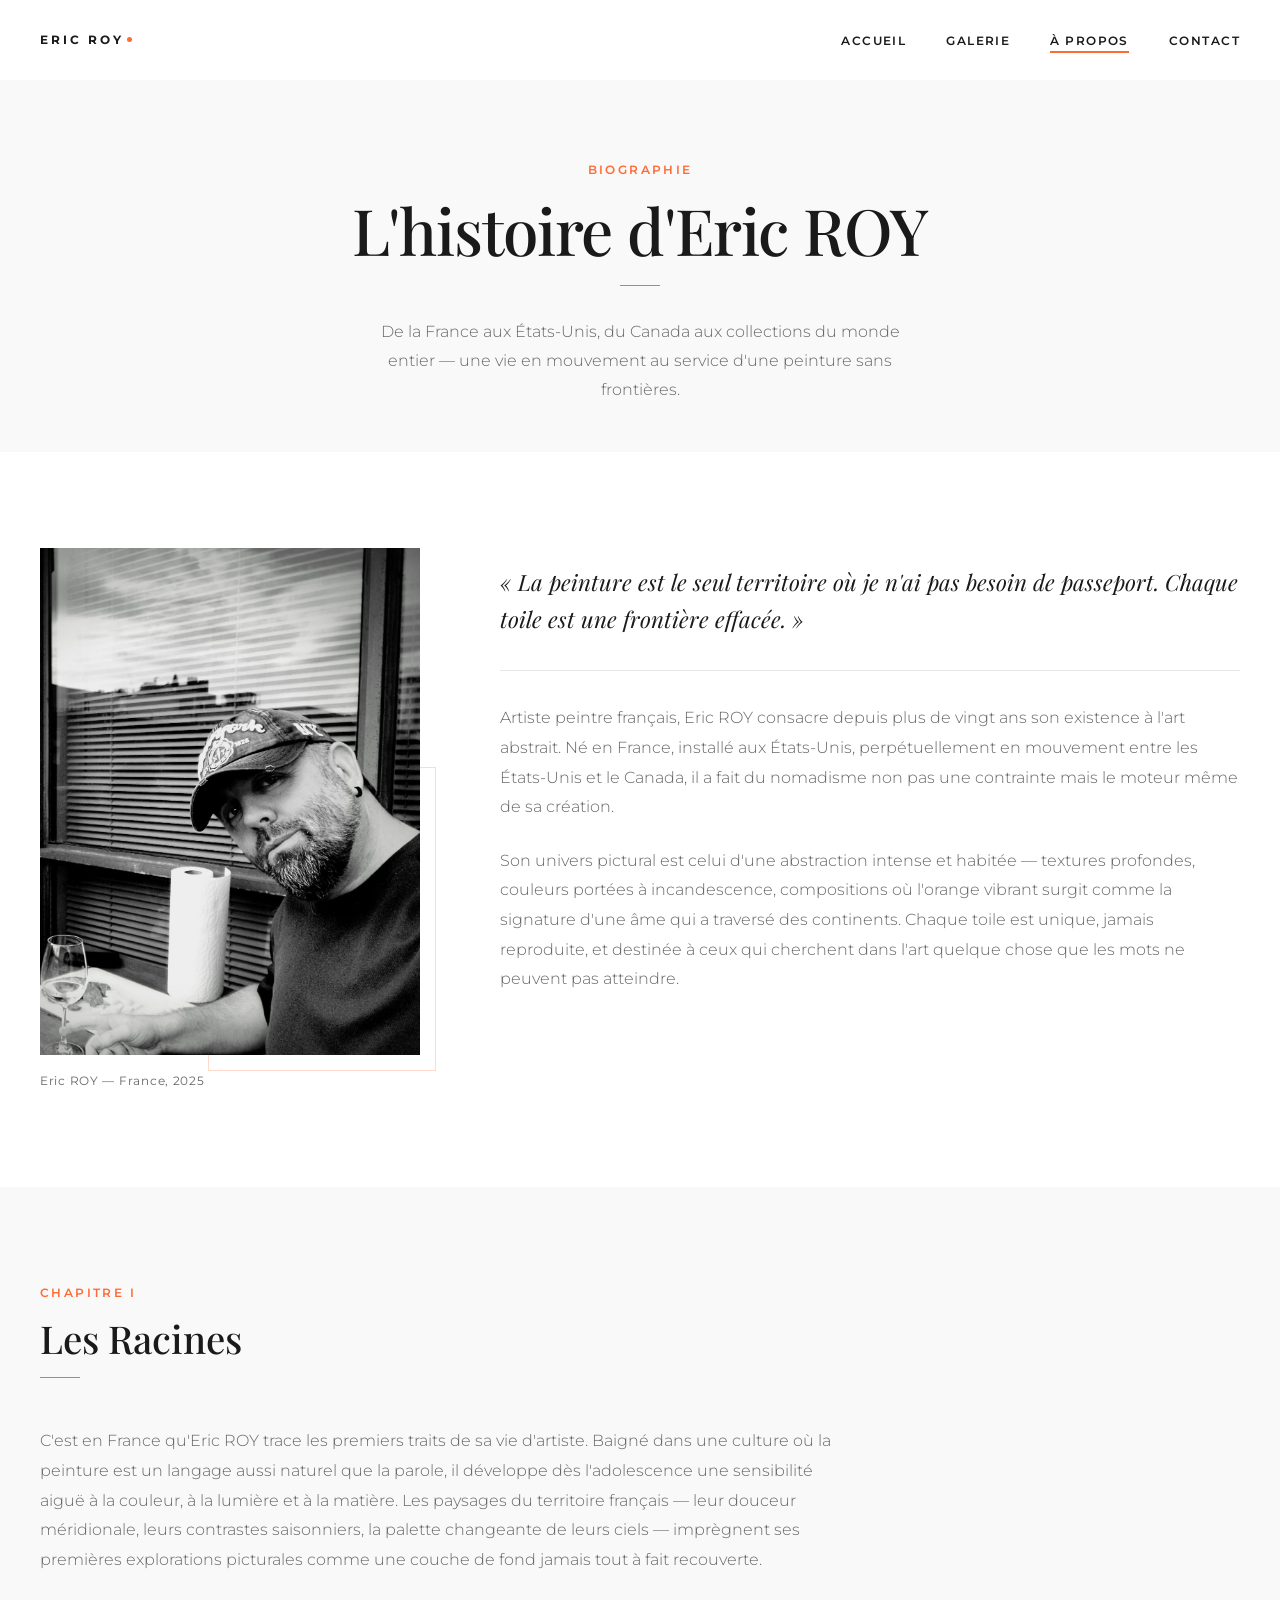
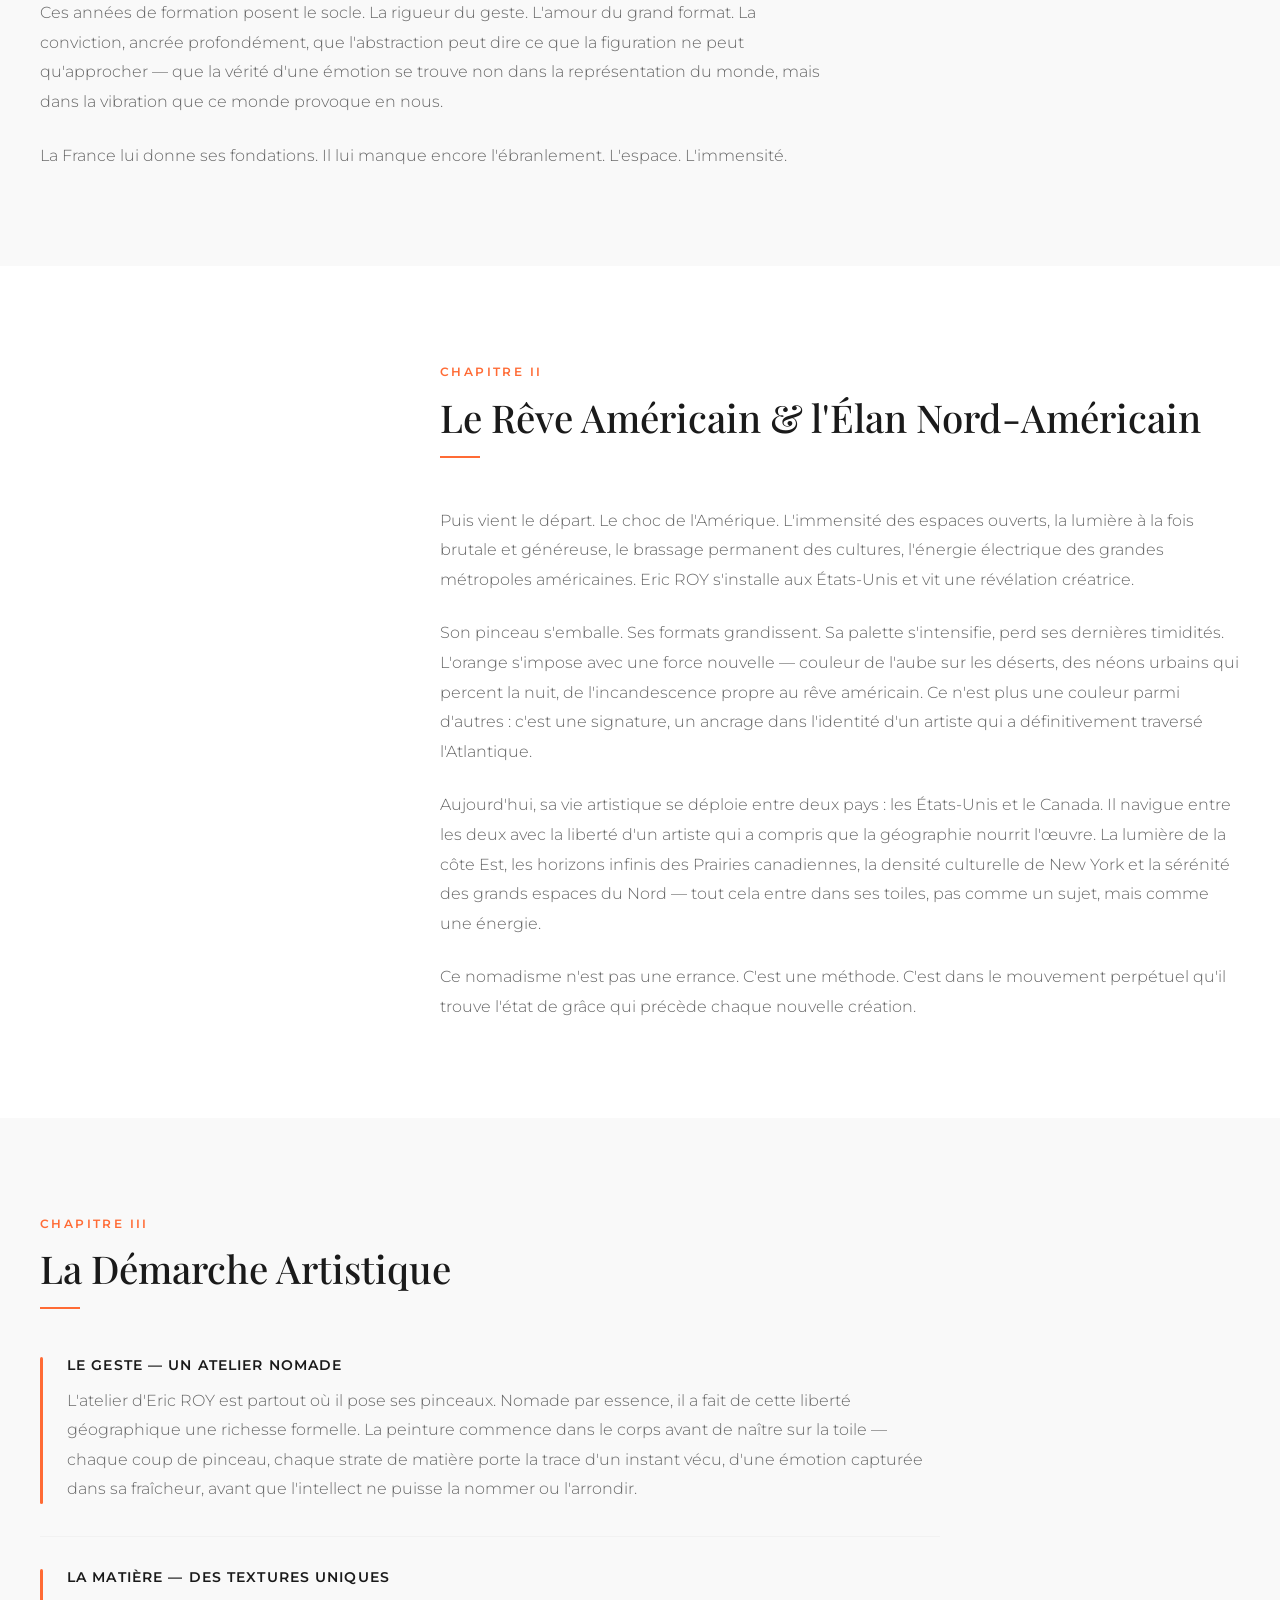
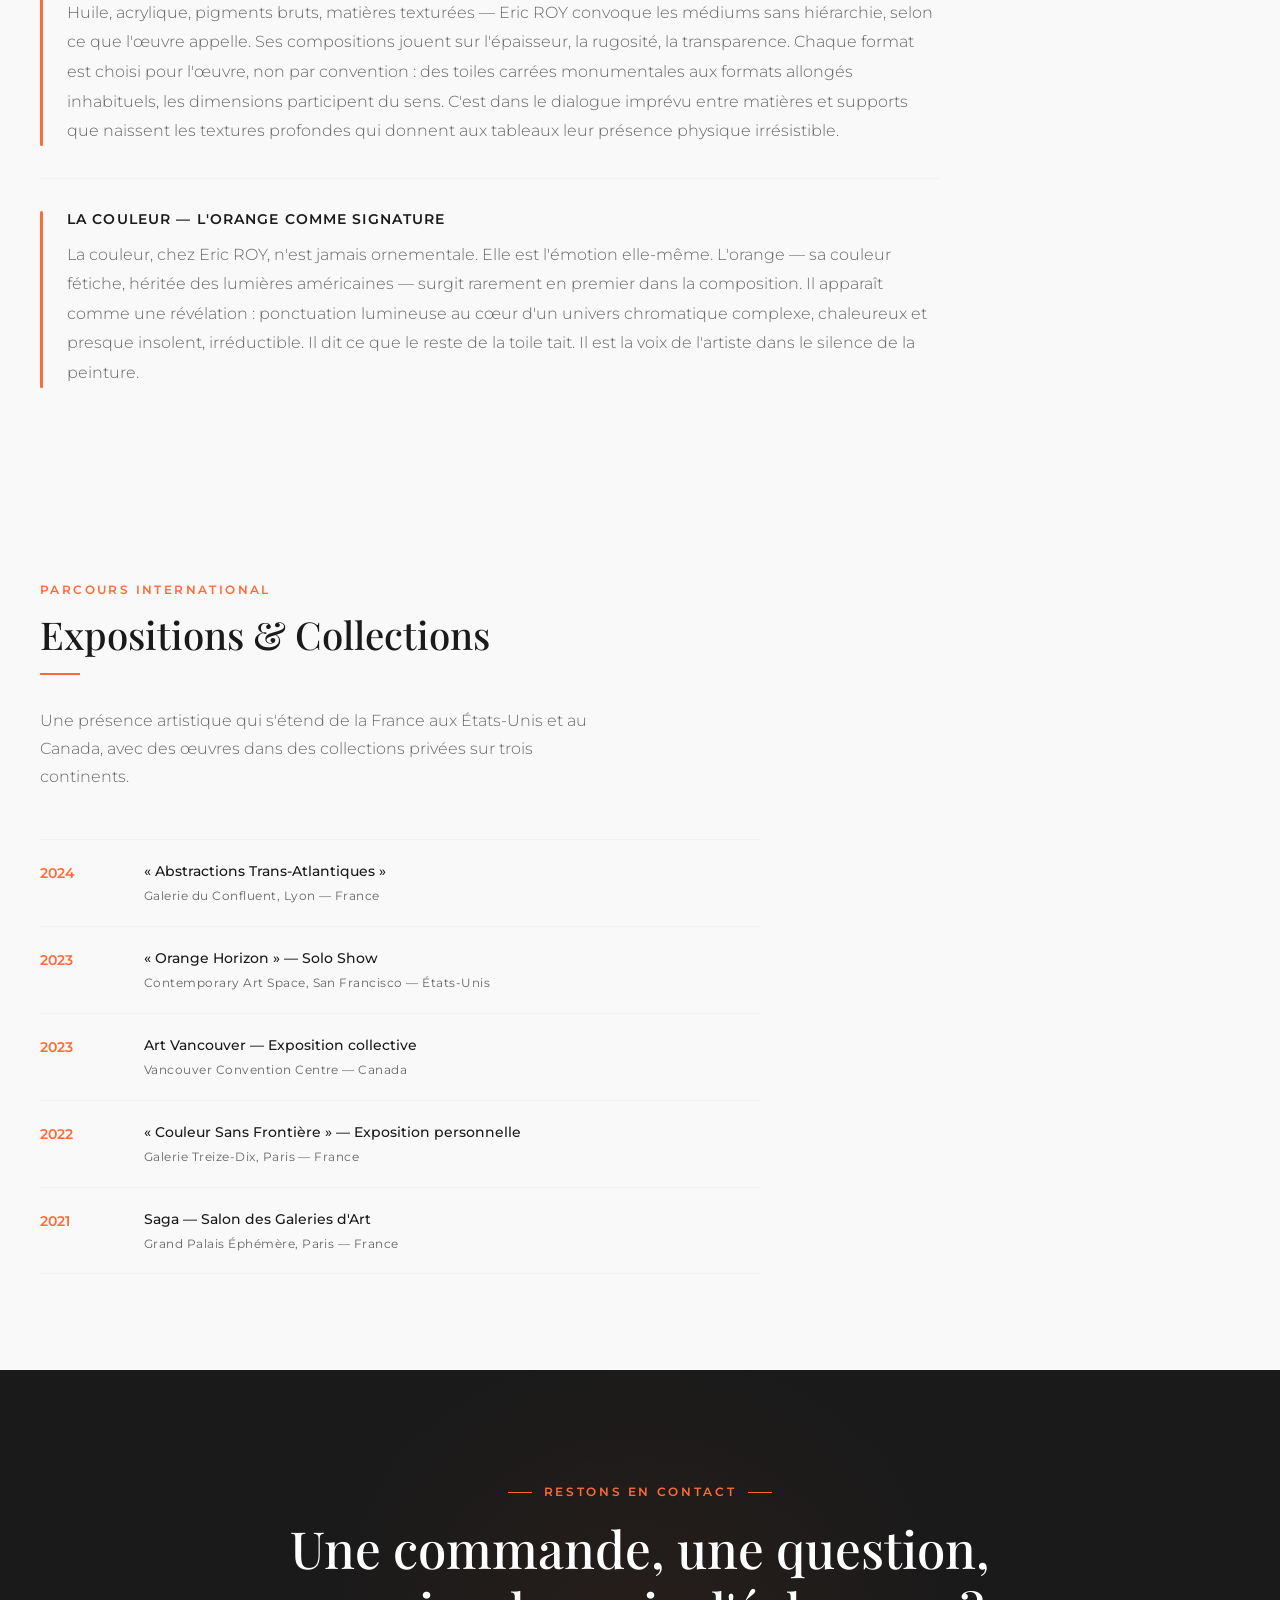
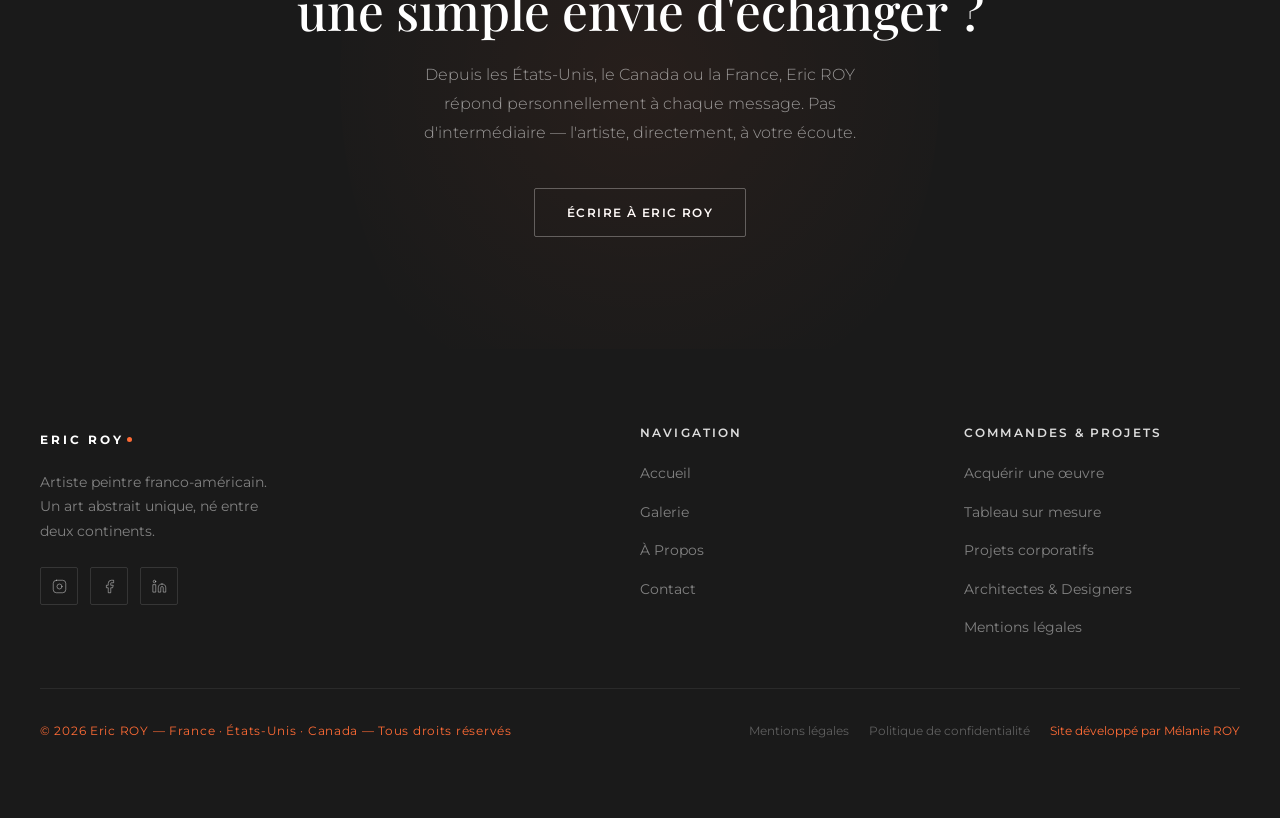
==== a-propos.html @ 2e9f1146 "Initial commit — site portfolio Eric Roy avec Dockerfile" ====
<!DOCTYPE html>
<html lang="fr">
<head>
  <meta charset="UTF-8">
  <meta name="viewport" content="width=device-width, initial-scale=1.0">
  <meta name="description" content="Biographie d'Eric ROY — artiste peintre abstrait né en France, installé aux États-Unis, créant entre les États-Unis et le Canada depuis plus de 20 ans.">
  <meta name="author" content="Eric ROY">
  <meta property="og:title" content="Biographie — Eric ROY | Artiste Peintre Franco-Américain">
  <meta property="og:description" content="Le parcours d'Eric ROY : de la France aux États-Unis et au Canada, une vie dédiée à l'abstraction et à la couleur.">
  <meta property="og:type" content="profile">
  <title>Biographie — Eric ROY | Artiste Peintre Franco-Américain</title>

  <link rel="preconnect" href="https://fonts.googleapis.com">
  <link rel="preconnect" href="https://fonts.gstatic.com" crossorigin>
  <link rel="stylesheet" href="https://fonts.googleapis.com/css2?family=Playfair+Display:ital,wght@0,400;0,500;0,700;1,400;1,700&family=Montserrat:wght@300;400;500;600;700&display=swap">

  <link rel="stylesheet" href="/css/global.css">
  <link rel="stylesheet" href="/css/components.css">
  <link rel="stylesheet" href="/css/pages.css">

  <script src="/js/components.js" defer></script>
  <script src="/js/main.js" defer></script>
</head>
<body>

  <main id="main-content" tabindex="-1">

    <!-- ======================================================
         EN-TÊTE DE PAGE
         ====================================================== -->
    <section class="page-hero section--alt" aria-labelledby="about-title">
      <div class="container">
        <span class="section-subtitle animate-in">Biographie</span>
        <h1 class="page-hero-title animate-in animate-in--delay-1" id="about-title">
          L'histoire d'Eric ROY
        </h1>
        <div class="divider divider--center animate-in animate-in--delay-1" aria-hidden="true"></div>
        <p class="page-hero-desc animate-in animate-in--delay-2">
          De la France aux États-Unis, du Canada aux collections du monde entier —
          une vie en mouvement au service d'une peinture sans frontières.
        </p>
      </div>
    </section>


    <!-- ======================================================
         SECTION BIOGRAPHIE — PORTRAIT + INTRO
         ====================================================== -->
    <section class="section" aria-label="Portrait et introduction biographique">
      <div class="container">
        <div class="about-layout">

          <!-- Portrait -->
          <div class="about-portrait animate-in">
            <div class="about-portrait-frame">
              <img
                class="about-portrait-img"
                src="/assets/eric_roy%20.jpg"
                alt="Eric ROY, artiste peintre abstrait"
                loading="lazy"
              >
            </div>
            <p class="about-caption">Eric ROY — France, 2025</p>

          </div>

          <!-- Citation & Intro -->
          <div class="about-text-content animate-in animate-in--delay-1">

            <p class="about-lead">
              « La peinture est le seul territoire où je n'ai pas besoin
              de passeport. Chaque toile est une frontière effacée. »
            </p>

            <div class="about-body">
              <p>
                Artiste peintre français, Eric ROY consacre depuis plus de vingt ans
                son existence à l'art abstrait. Né en France, installé aux États-Unis, perpétuellement
                en mouvement entre les États-Unis et le Canada, il a fait du nomadisme non pas une
                contrainte mais le moteur même de sa création.
              </p>
              <p>
                Son univers pictural est celui d'une abstraction intense et habitée — textures
                profondes, couleurs portées à incandescence, compositions où l'orange vibrant
                surgit comme la signature d'une âme qui a traversé des continents. Chaque toile
                est unique, jamais reproduite, et destinée à ceux qui cherchent dans l'art
                quelque chose que les mots ne peuvent pas atteindre.
              </p>
            </div>

          </div>
        </div>
      </div>
    </section>


    <!-- ======================================================
         SECTION BIOGRAPHIE — PARTIE 1 : LES RACINES
         ====================================================== -->
    <section class="section section--alt" aria-labelledby="roots-title">
      <div class="container">
        <div style="max-width:800px;">

          <header class="section-header animate-in">
            <span class="section-subtitle">Chapitre I</span>
            <h2 class="section-title" id="roots-title">Les Racines</h2>
            <div class="divider" aria-hidden="true"></div>
          </header>

          <div class="about-body animate-in animate-in--delay-1">
            <p>
              C'est en France qu'Eric ROY trace les premiers traits de sa vie d'artiste.
              Baigné dans une culture où la peinture est un langage aussi naturel que la parole,
              il développe dès l'adolescence une sensibilité aiguë à la couleur, à la lumière
              et à la matière. Les paysages du territoire français — leur douceur méridionale,
              leurs contrastes saisonniers, la palette changeante de leurs ciels — imprègnent
              ses premières explorations picturales comme une couche de fond jamais tout à fait
              recouverte.
            </p>
            <p>
              Ces années de formation posent le socle. La rigueur du geste. L'amour du grand
              format. La conviction, ancrée profondément, que l'abstraction peut dire ce que
              la figuration ne peut qu'approcher — que la vérité d'une émotion se trouve non
              dans la représentation du monde, mais dans la vibration que ce monde provoque
              en nous.
            </p>
            <p>
              La France lui donne ses fondations. Il lui manque encore l'ébranlement.
              L'espace. L'immensité.
            </p>
          </div>

        </div>
      </div>
    </section>


    <!-- ======================================================
         SECTION BIOGRAPHIE — PARTIE 2 : LE RÊVE AMÉRICAIN
         ====================================================== -->
    <section class="section" aria-labelledby="american-title">
      <div class="container">
        <div style="max-width:800px; margin-left:auto;">

          <header class="section-header animate-in">
            <span class="section-subtitle">Chapitre II</span>
            <h2 class="section-title" id="american-title">Le Rêve Américain &amp; l'Élan Nord-Américain</h2>
            <div class="divider" aria-hidden="true"></div>
          </header>

          <div class="about-body animate-in animate-in--delay-1">
            <p>
              Puis vient le départ. Le choc de l'Amérique. L'immensité des espaces ouverts,
              la lumière à la fois brutale et généreuse, le brassage permanent des cultures,
              l'énergie électrique des grandes métropoles américaines. Eric ROY s'installe
              aux États-Unis et vit une révélation créatrice.
            </p>
            <p>
              Son pinceau s'emballe. Ses formats grandissent. Sa palette s'intensifie, perd
              ses dernières timidités. L'orange s'impose avec une force nouvelle — couleur
              de l'aube sur les déserts, des néons urbains qui percent la nuit, de l'incandescence
              propre au rêve américain. Ce n'est plus une couleur parmi d'autres : c'est une
              signature, un ancrage dans l'identité d'un artiste qui a définitivement traversé
              l'Atlantique.
            </p>
            <p>
              Aujourd'hui, sa vie artistique se déploie entre deux pays : les États-Unis et
              le Canada. Il navigue entre les deux avec la liberté d'un artiste qui a compris
              que la géographie nourrit l'œuvre. La lumière de la côte Est, les horizons
              infinis des Prairies canadiennes, la densité culturelle de New York et la
              sérénité des grands espaces du Nord — tout cela entre dans ses toiles, pas
              comme un sujet, mais comme une énergie.
            </p>
            <p>
              Ce nomadisme n'est pas une errance. C'est une méthode. C'est dans le mouvement
              perpétuel qu'il trouve l'état de grâce qui précède chaque nouvelle création.
            </p>
          </div>

        </div>
      </div>
    </section>


    <!-- ======================================================
         SECTION BIOGRAPHIE — PARTIE 3 : LA DÉMARCHE ARTISTIQUE
         ====================================================== -->
    <section class="section section--alt" aria-labelledby="approach-title">
      <div class="container">

        <header class="section-header animate-in">
          <span class="section-subtitle">Chapitre III</span>
          <h2 class="section-title" id="approach-title">La Démarche Artistique</h2>
          <div class="divider" aria-hidden="true"></div>
        </header>

        <div style="display:grid; grid-template-columns:1fr; gap:var(--space-8); max-width:900px;">

          <!-- Le Geste -->
          <div style="display:grid; grid-template-columns:3px 1fr; gap:var(--space-6); padding-bottom:var(--space-8); border-bottom:1px solid var(--color-border-light);" class="animate-in">
            <div style="background:var(--color-accent); border-radius:2px;" aria-hidden="true"></div>
            <div>
              <h3 style="font-family:var(--font-sans); font-size:var(--text-sm); font-weight:var(--weight-semibold); letter-spacing:0.08em; text-transform:uppercase; margin-bottom:var(--space-3); color:var(--color-text-primary);">Le Geste — Un atelier nomade</h3>
              <p style="font-size:var(--text-base); font-weight:var(--weight-light); color:var(--color-text-secondary); line-height:1.85;">
                L'atelier d'Eric ROY est partout où il pose ses pinceaux. Nomade par essence, il a fait
                de cette liberté géographique une richesse formelle. La peinture commence dans le corps
                avant de naître sur la toile — chaque coup de pinceau, chaque strate de matière porte
                la trace d'un instant vécu, d'une émotion capturée dans sa fraîcheur, avant que
                l'intellect ne puisse la nommer ou l'arrondir.
              </p>
            </div>
          </div>

          <!-- La Matière -->
          <div style="display:grid; grid-template-columns:3px 1fr; gap:var(--space-6); padding-bottom:var(--space-8); border-bottom:1px solid var(--color-border-light);" class="animate-in animate-in--delay-1">
            <div style="background:var(--color-accent); border-radius:2px;" aria-hidden="true"></div>
            <div>
              <h3 style="font-family:var(--font-sans); font-size:var(--text-sm); font-weight:var(--weight-semibold); letter-spacing:0.08em; text-transform:uppercase; margin-bottom:var(--space-3); color:var(--color-text-primary);">La Matière — Des textures uniques</h3>
              <p style="font-size:var(--text-base); font-weight:var(--weight-light); color:var(--color-text-secondary); line-height:1.85;">
                Huile, acrylique, pigments bruts, matières texturées — Eric ROY convoque les médiums
                sans hiérarchie, selon ce que l'œuvre appelle. Ses compositions jouent sur
                l'épaisseur, la rugosité, la transparence. Chaque format est choisi pour l'œuvre,
                non par convention : des toiles carrées monumentales aux formats allongés inhabituels,
                les dimensions participent du sens. C'est dans le dialogue imprévu entre matières
                et supports que naissent les textures profondes qui donnent aux tableaux leur
                présence physique irrésistible.
              </p>
            </div>
          </div>

          <!-- La Couleur -->
          <div style="display:grid; grid-template-columns:3px 1fr; gap:var(--space-6);" class="animate-in animate-in--delay-2">
            <div style="background:var(--color-accent); border-radius:2px;" aria-hidden="true"></div>
            <div>
              <h3 style="font-family:var(--font-sans); font-size:var(--text-sm); font-weight:var(--weight-semibold); letter-spacing:0.08em; text-transform:uppercase; margin-bottom:var(--space-3); color:var(--color-text-primary);">La Couleur — L'orange comme signature</h3>
              <p style="font-size:var(--text-base); font-weight:var(--weight-light); color:var(--color-text-secondary); line-height:1.85;">
                La couleur, chez Eric ROY, n'est jamais ornementale. Elle est l'émotion elle-même.
                L'orange — sa couleur fétiche, héritée des lumières américaines — surgit rarement
                en premier dans la composition. Il apparaît comme une révélation : ponctuation
                lumineuse au cœur d'un univers chromatique complexe, chaleureux et presque insolent,
                irréductible. Il dit ce que le reste de la toile tait. Il est la voix de l'artiste
                dans le silence de la peinture.
              </p>
            </div>
          </div>

        </div>

      </div>
    </section>

    <!-- ======================================================
         SECTION EXPOSITIONS & COLLECTIONS
         ====================================================== -->
    <section class="section section--alt" aria-labelledby="exhibitions-title">
      <div class="container">

        <header class="section-header animate-in">
          <span class="section-subtitle">Parcours International</span>
          <h2 class="section-title" id="exhibitions-title">Expositions &amp; Collections</h2>
          <div class="divider" aria-hidden="true"></div>
          <p class="section-description animate-in animate-in--delay-1">
            Une présence artistique qui s'étend de la France aux États-Unis et au Canada,
            avec des œuvres dans des collections privées sur trois continents.
          </p>
        </header>

        <div class="exhibitions-list animate-in animate-in--delay-1" style="max-width:720px;">

          <div class="exhibition-item">
            <span class="exhibition-year">2024</span>
            <div>
              <p class="exhibition-name">«&nbsp;Abstractions Trans-Atlantiques&nbsp;»</p>
              <p class="exhibition-place">Galerie du Confluent, Lyon — France</p>
            </div>
          </div>

          <div class="exhibition-item">
            <span class="exhibition-year">2023</span>
            <div>
              <p class="exhibition-name">«&nbsp;Orange Horizon&nbsp;» — Solo Show</p>
              <p class="exhibition-place">Contemporary Art Space, San Francisco — États-Unis</p>
            </div>
          </div>

          <div class="exhibition-item">
            <span class="exhibition-year">2023</span>
            <div>
              <p class="exhibition-name">Art Vancouver — Exposition collective</p>
              <p class="exhibition-place">Vancouver Convention Centre — Canada</p>
            </div>
          </div>

          <div class="exhibition-item">
            <span class="exhibition-year">2022</span>
            <div>
              <p class="exhibition-name">«&nbsp;Couleur Sans Frontière&nbsp;» — Exposition personnelle</p>
              <p class="exhibition-place">Galerie Treize-Dix, Paris — France</p>
            </div>
          </div>

          <div class="exhibition-item">
            <span class="exhibition-year">2021</span>
            <div>
              <p class="exhibition-name">Saga — Salon des Galeries d'Art</p>
              <p class="exhibition-place">Grand Palais Éphémère, Paris — France</p>
            </div>
          </div>

        </div>

      </div>
    </section>

    <!-- ======================================================
         CTA CONTACT
         ====================================================== -->
    <section class="cta-section" aria-labelledby="about-cta-title">
      <div class="container">
        <p class="cta-label animate-in">Restons en contact</p>
        <h2 class="cta-title animate-in animate-in--delay-1" id="about-cta-title">
          Une commande, une question,<br>
          une simple envie d'échanger&nbsp;?
        </h2>
        <p class="cta-description animate-in animate-in--delay-2">
          Depuis les États-Unis, le Canada ou la France, Eric ROY répond
          personnellement à chaque message. Pas d'intermédiaire — l'artiste,
          directement, à votre écoute.
        </p>
        <div class="animate-in animate-in--delay-3">
          <a href="/contact.html" class="btn btn--outline">Écrire à Eric ROY</a>
        </div>
      </div>
    </section>

  </main>

</body>
</html>
---- css/global.css ----
/* ============================================================
   global.css — Variables, Reset Moderne, Typographie, Layout
   Eric ROY | Portfolio Artistique
   ============================================================ */

/* ============================================================
   GOOGLE FONTS
   ============================================================ */
@import url('https://fonts.googleapis.com/css2?family=Playfair+Display:ital,wght@0,400;0,500;0,700;1,400;1,700&family=Montserrat:wght@300;400;500;600;700&display=swap');


/* ============================================================
   DESIGN TOKENS — Variables CSS Centralisées
   ============================================================ */
:root {
  /* --- Palette de couleurs --- */
  --color-white:           #FFFFFF;
  --color-bg-primary:      #FFFFFF;
  --color-bg-secondary:    #F9F9F9;
  --color-text-primary:    #1A1A1A;
  --color-text-secondary:  #666666;
  --color-accent:          #FF6B35;          /* Orange vibrant — signature de l'artiste */
  --color-accent-dark:     #E05520;
  --color-border:          #E8E8E8;
  --color-border-light:    #F2F2F2;

  /* --- Typographie --- */
  --font-serif:  'Playfair Display', Georgia, 'Times New Roman', serif;
  --font-sans:   'Montserrat', 'Inter', -apple-system, BlinkMacSystemFont, sans-serif;

  /* --- Échelle de tailles --- */
  --text-xs:    0.75rem;     /* 12px */
  --text-sm:    0.875rem;    /* 14px */
  --text-base:  1rem;        /* 16px */
  --text-md:    1.125rem;    /* 18px */
  --text-lg:    1.25rem;     /* 20px */
  --text-xl:    1.5rem;      /* 24px */
  --text-2xl:   2rem;        /* 32px */
  --text-3xl:   2.5rem;      /* 40px */
  --text-4xl:   3.5rem;      /* 56px */
  --text-5xl:   4.5rem;      /* 72px */

  /* --- Graisse --- */
  --weight-light:    300;
  --weight-regular:  400;
  --weight-medium:   500;
  --weight-semibold: 600;
  --weight-bold:     700;

  /* --- Espacement (échelle × 4px) --- */
  --space-1:   0.25rem;   /*  4px */
  --space-2:   0.5rem;    /*  8px */
  --space-3:   0.75rem;   /* 12px */
  --space-4:   1rem;      /* 16px */
  --space-5:   1.25rem;   /* 20px */
  --space-6:   1.5rem;    /* 24px */
  --space-8:   2rem;      /* 32px */
  --space-10:  2.5rem;    /* 40px */
  --space-12:  3rem;      /* 48px */
  --space-16:  4rem;      /* 64px */
  --space-20:  5rem;      /* 80px */
  --space-24:  6rem;      /* 96px */
  --space-32:  8rem;      /* 128px */

  /* --- Layout --- */
  --container-max:     1320px;
  --container-padding: clamp(1.25rem, 4vw, 2.5rem);
  --header-height:     80px;

  /* --- Transitions --- */
  --transition-fast:   150ms ease;
  --transition-base:   300ms ease;
  --transition-slow:   500ms ease;
  --transition-xslow:  800ms cubic-bezier(0.25, 0.46, 0.45, 0.94);

  /* --- Ombres --- */
  --shadow-sm:   0 1px 3px rgba(0, 0, 0, 0.05);
  --shadow-md:   0 4px 16px rgba(0, 0, 0, 0.08);
  --shadow-lg:   0 8px 32px rgba(0, 0, 0, 0.12);

  /* --- Rayons --- */
  --radius-sm:  2px;
  --radius-md:  4px;
  --radius-lg:  8px;
}


/* ============================================================
   RESET CSS MODERNE
   ============================================================ */
*, *::before, *::after {
  box-sizing: border-box;
  margin: 0;
  padding: 0;
}

html {
  font-size: 16px;
  scroll-behavior: smooth;
  -webkit-text-size-adjust: 100%;
  text-size-adjust: 100%;
  hanging-punctuation: first last;
}

body {
  font-family: var(--font-sans);
  font-size: var(--text-base);
  font-weight: var(--weight-regular);
  line-height: 1.65;
  color: var(--color-text-primary);
  background-color: var(--color-bg-primary);
  -webkit-font-smoothing: antialiased;
  -moz-osx-font-smoothing: grayscale;
  overflow-x: hidden;
  min-height: 100vh;
}

img, svg, video, canvas, audio, iframe, embed, object {
  display: block;
  max-width: 100%;
}

img { height: auto; }

input, button, textarea, select { font: inherit; }

p, h1, h2, h3, h4, h5, h6 { overflow-wrap: break-word; }

h1, h2, h3, h4, h5, h6 {
  font-family: var(--font-serif);
  font-weight: var(--weight-medium);
  line-height: 1.2;
  color: var(--color-text-primary);
}

a {
  color: inherit;
  text-decoration: none;
}

ul, ol { list-style: none; }

button {
  cursor: pointer;
  border: none;
  background: none;
}

address { font-style: normal; }


/* ============================================================
   TYPOGRAPHIE
   ============================================================ */
.text-serif { font-family: var(--font-serif); }
.text-sans  { font-family: var(--font-sans); }

.section-subtitle {
  font-family: var(--font-sans);
  font-size: var(--text-xs);
  font-weight: var(--weight-semibold);
  letter-spacing: 0.2em;
  text-transform: uppercase;
  color: var(--color-accent);
  margin-bottom: var(--space-3);
  display: block;
}

.section-title {
  font-family: var(--font-serif);
  font-size: clamp(1.75rem, 3vw, 2.75rem);
  font-weight: var(--weight-medium);
  line-height: 1.2;
  margin-bottom: var(--space-4);
}

.section-description {
  font-family: var(--font-sans);
  font-size: var(--text-base);
  font-weight: var(--weight-light);
  color: var(--color-text-secondary);
  line-height: 1.75;
  max-width: 560px;
}


/* ============================================================
   LAYOUT
   ============================================================ */
.container {
  width: 100%;
  max-width: var(--container-max);
  margin-inline: auto;
  padding-inline: var(--container-padding);
}

.section {
  padding-block: clamp(4rem, 8vw, 6rem);
}

.section--alt {
  background-color: var(--color-bg-secondary);
}

/* Diviseur décoratif */
.divider {
  width: 40px;
  height: 1.5px;
  background-color: var(--color-accent);
  margin-bottom: var(--space-8);
}

.divider--center { margin-inline: auto; }

/* Accessibilité : élément visuellement masqué mais lisible */
.sr-only {
  position: absolute;
  width: 1px;
  height: 1px;
  padding: 0;
  margin: -1px;
  overflow: hidden;
  clip: rect(0, 0, 0, 0);
  white-space: nowrap;
  border: 0;
}

/* Focus visible — accessibilité clavier */
:focus-visible {
  outline: 2px solid var(--color-accent);
  outline-offset: 3px;
  border-radius: var(--radius-sm);
}
---- css/components.css ----
/* ============================================================
   components.css — Header, Footer, Boutons, Cartes
   Eric ROY | Portfolio Artistique
   ============================================================ */


/* ============================================================
   HEADER
   ============================================================ */
.site-header {
  position: fixed;
  top: 0;
  left: 0;
  right: 0;
  z-index: 1000;
  height: var(--header-height);
  background-color: transparent;
  transition:
    background-color var(--transition-base),
    box-shadow       var(--transition-base);
}

/* État au scroll : devient opaque avec flou */
.site-header.is-scrolled {
  background-color: rgba(255, 255, 255, 0.95);
  backdrop-filter: blur(12px);
  -webkit-backdrop-filter: blur(12px);
  box-shadow: 0 1px 0 var(--color-border-light);
}

.header-inner {
  display: flex;
  align-items: center;
  justify-content: space-between;
  height: 100%;
}

/* --- Logo --- */
.site-logo {
  display: inline-flex;
  align-items: center;
  font-family: var(--font-sans);
  font-size: var(--text-xs);
  font-weight: var(--weight-bold);
  letter-spacing: 0.25em;
  text-transform: uppercase;
  color: var(--color-text-primary);
  transition: opacity var(--transition-fast);
  user-select: none;
}

.site-logo:hover { opacity: 0.7; }

/* Le point orange — clin d'œil de l'artiste */
.logo-dot {
  display: inline-block;
  width: 5px;
  height: 5px;
  border-radius: 50%;
  background-color: var(--color-accent);
  margin-left: 3px;
  flex-shrink: 0;
  transition: transform var(--transition-base);
}

.site-logo:hover .logo-dot {
  transform: scale(1.5);
}

/* --- Navigation Desktop (masquée sur mobile) --- */
.site-nav { display: none; }

.site-nav ul {
  display: flex;
  align-items: center;
  gap: var(--space-10);
}

.nav-link {
  position: relative;
  font-family: var(--font-sans);
  font-size: var(--text-xs);
  font-weight: var(--weight-semibold);
  letter-spacing: 0.12em;
  text-transform: uppercase;
  color: var(--color-text-primary);
  padding-bottom: 3px;
  transition: color var(--transition-fast);
}

/* Ligne orange animée sous le lien */
.nav-link::after {
  content: '';
  position: absolute;
  bottom: -2px;
  left: 0;
  width: 0;
  height: 1.5px;
  background-color: var(--color-accent);
  transition: width var(--transition-base);
}

.nav-link:hover::after,
.nav-link.is-active::after {
  width: 100%;
}

/* --- Bouton Burger (mobile uniquement) --- */
.burger-btn {
  display: flex;
  flex-direction: column;
  justify-content: center;
  gap: 5px;
  width: 40px;
  height: 40px;
  cursor: pointer;
  padding: var(--space-2);
  background: none;
  border: none;
  z-index: 1100;
  position: relative;
}

.burger-line {
  display: block;
  width: 22px;
  height: 1.5px;
  background-color: var(--color-text-primary);
  transition:
    transform var(--transition-base),
    opacity   var(--transition-base),
    width     var(--transition-base);
  transform-origin: center;
}

/* Animation → croix */
.burger-btn.is-active .burger-line:nth-child(1) {
  transform: translateY(6.5px) rotate(45deg);
}
.burger-btn.is-active .burger-line:nth-child(2) {
  opacity: 0;
  transform: scaleX(0);
}
.burger-btn.is-active .burger-line:nth-child(3) {
  transform: translateY(-6.5px) rotate(-45deg);
}

/* --- Menu Mobile (overlay plein écran) --- */
.mobile-nav {
  position: fixed;
  inset: 0;
  background-color: var(--color-bg-primary);
  z-index: 999;
  display: flex;
  flex-direction: column;
  align-items: center;
  justify-content: center;
  opacity: 0;
  visibility: hidden;
  transition:
    opacity    var(--transition-base),
    visibility var(--transition-base);
}

.mobile-nav.is-open {
  opacity: 1;
  visibility: visible;
}

.mobile-nav ul {
  display: flex;
  flex-direction: column;
  align-items: center;
  gap: var(--space-8);
}

.mobile-nav .nav-link {
  font-family: var(--font-serif);
  font-size: clamp(1.5rem, 5vw, 2rem);
  font-weight: var(--weight-regular);
  letter-spacing: 0.03em;
  text-transform: none;
}

/* --- Breakpoint desktop : nav visible, burger masqué --- */
@media (min-width: 768px) {
  .site-nav   { display: flex; }
  .burger-btn { display: none; }
}


/* ============================================================
   FOOTER
   ============================================================ */
.site-footer {
  background-color: var(--color-text-primary);
  color: rgba(255, 255, 255, 0.65);
  padding-block: clamp(3rem, 6vw, 5rem);
}

.footer-inner {
  display: grid;
  grid-template-columns: 1fr;
  gap: var(--space-12);
  margin-bottom: var(--space-12);
}

/* Colonne marque */
.footer-brand .site-logo {
  color: var(--color-white);
  margin-bottom: var(--space-5);
}

.footer-tagline {
  font-size: var(--text-sm);
  line-height: 1.75;
  color: rgba(255, 255, 255, 0.45);
  max-width: 240px;
}

/* Titre de colonne */
.footer-col-title {
  font-family: var(--font-sans);
  font-size: var(--text-xs);
  font-weight: var(--weight-semibold);
  letter-spacing: 0.18em;
  text-transform: uppercase;
  color: rgba(255, 255, 255, 0.85);
  margin-bottom: var(--space-5);
}

/* Liens de navigation footer */
.footer-nav ul {
  display: flex;
  flex-direction: column;
  gap: var(--space-3);
}

.footer-nav a {
  font-size: var(--text-sm);
  color: rgba(255, 255, 255, 0.45);
  transition: color var(--transition-fast);
}

.footer-nav a:hover { color: var(--color-accent); }

/* Réseaux sociaux */
.footer-social {
  display: flex;
  gap: var(--space-3);
  margin-top: var(--space-6);
}

.social-link {
  display: flex;
  align-items: center;
  justify-content: center;
  width: 38px;
  height: 38px;
  border: 1px solid rgba(255, 255, 255, 0.12);
  border-radius: var(--radius-sm);
  color: rgba(255, 255, 255, 0.45);
  transition:
    border-color var(--transition-fast),
    color        var(--transition-fast);
}

.social-link:hover {
  border-color: var(--color-accent);
  color: var(--color-accent);
}

/* Bande du bas */
.footer-bottom {
  padding-top: var(--space-8);
  border-top: 1px solid rgba(255, 255, 255, 0.07);
  display: flex;
  flex-direction: column;
  gap: var(--space-3);
}

.footer-copy {
  font-size: var(--text-xs);
  color: rgba(255, 255, 255, 0.3);
  letter-spacing: 0.06em;
}

.footer-legal {
  display: flex;
  flex-wrap: wrap;
  gap: var(--space-5);
}

.footer-legal a {
  font-size: var(--text-xs);
  color: rgba(255, 255, 255, 0.3);
  transition: color var(--transition-fast);
}

.footer-legal a:hover { color: rgba(255, 255, 255, 0.65); }

@media (min-width: 768px) {
  .footer-inner {
    grid-template-columns: 2fr 1fr 1fr;
  }

  .footer-bottom {
    flex-direction: row;
    align-items: center;
    justify-content: space-between;
  }
}


/* ============================================================
   BOUTONS
   ============================================================ */
.btn {
  display: inline-flex;
  align-items: center;
  justify-content: center;
  gap: var(--space-2);
  padding: 0.875rem var(--space-8);
  font-family: var(--font-sans);
  font-size: var(--text-xs);
  font-weight: var(--weight-semibold);
  letter-spacing: 0.12em;
  text-transform: uppercase;
  border-radius: var(--radius-sm);
  transition: all var(--transition-base);
  cursor: pointer;
  white-space: nowrap;
  position: relative;
}

/* Bouton principal — fond sombre */
.btn--primary {
  background-color: var(--color-text-primary);
  color: var(--color-white);
  border: 1.5px solid var(--color-text-primary);
}

.btn--primary:hover {
  background-color: var(--color-accent);
  border-color: var(--color-accent);
  transform: translateY(-2px);
  box-shadow: 0 6px 20px rgba(255, 107, 53, 0.3);
}

/* Bouton contour */
.btn--outline {
  background-color: transparent;
  color: var(--color-text-primary);
  border: 1.5px solid var(--color-text-primary);
}

.btn--outline:hover {
  background-color: var(--color-accent);
  border-color: var(--color-accent);
  color: var(--color-white);
  transform: translateY(-2px);
}

/* Bouton fantôme — lien avec flèche */
.btn--ghost {
  background-color: transparent;
  color: var(--color-text-primary);
  border: none;
  padding-inline: 0;
  gap: var(--space-3);
}

.btn--ghost::after {
  content: '→';
  display: inline-block;
  transition: transform var(--transition-base);
}

.btn--ghost:hover {
  color: var(--color-accent);
}

.btn--ghost:hover::after {
  transform: translateX(5px);
}


/* ============================================================
   CARTES D'ŒUVRES
   ============================================================ */
.card {
  position: relative;
  display: flex;
  flex-direction: column;
}

/* Conteneur image avec ratio fixe */
.card-image {
  position: relative;
  overflow: hidden;
  aspect-ratio: 3 / 4;
  background-color: var(--color-bg-secondary);
}

.card-image img {
  width: 100%;
  height: 100%;
  object-fit: cover;
  transition: transform var(--transition-slow);
}

/* Zoom subtil au survol */
.card:hover .card-image img,
.card:hover .card-placeholder {
  transform: scale(1.04);
}

.card-placeholder {
  width: 100%;
  height: 100%;
  transition: transform var(--transition-slow);
}

.card-body {
  padding-top: var(--space-4);
  padding-bottom: var(--space-2);
  flex: 1;
}

.card-title {
  font-family: var(--font-serif);
  font-size: var(--text-md);
  font-weight: var(--weight-medium);
  font-style: italic;
  margin-bottom: var(--space-2);
  transition: color var(--transition-fast);
}

.card:hover .card-title { color: var(--color-accent); }

.card-meta {
  display: flex;
  flex-direction: column;
  gap: 3px;
}

.card-technique {
  font-family: var(--font-sans);
  font-size: var(--text-sm);
  color: var(--color-text-secondary);
}

.card-info {
  font-family: var(--font-sans);
  font-size: var(--text-xs);
  color: var(--color-text-secondary);
  letter-spacing: 0.04em;
}

/* Ligne accent animée en bas de l'image */
.card-accent-line {
  position: absolute;
  bottom: 0;
  left: 0;
  width: 0;
  height: 2px;
  background-color: var(--color-accent);
  transition: width var(--transition-slow);
  z-index: 2;
}

.card:hover .card-accent-line { width: 100%; }
---- css/pages.css ----
/* ============================================================
   pages.css — Styles Spécifiques aux Pages
   Eric ROY | Portfolio Artistique
   ============================================================ */


/* ============================================================
   OFFSET MAIN (compense le header fixe)
   ============================================================ */
main {
  padding-top: var(--header-height);
}


/* ============================================================
   TRANSITION DE PAGE (fade-in à l'entrée)
   ============================================================ */
body {
  opacity: 0;
  transition: opacity 400ms ease;
}

body.page-loaded { opacity: 1; }


/* ============================================================
   ANIMATIONS AU SCROLL (IntersectionObserver)
   ============================================================ */
.animate-in {
  opacity: 0;
  transform: translateY(28px);
  transition: opacity 700ms ease, transform 700ms ease;
}

.animate-in.is-visible {
  opacity: 1;
  transform: translateY(0);
}

/* Délais pour effets en cascade */
.animate-in--delay-1 { transition-delay: 100ms; }
.animate-in--delay-2 { transition-delay: 200ms; }
.animate-in--delay-3 { transition-delay: 320ms; }
.animate-in--delay-4 { transition-delay: 450ms; }


/* ============================================================
   PAGE D'ACCUEIL — HERO
   ============================================================ */
.hero {
  position: relative;
  min-height: 100svh;
  display: flex;
  align-items: center;
  overflow: hidden;
  padding-top: 0;
  background-color: var(--color-bg-primary);
}

/* Halo décoratif orange en arrière-plan */
.hero::before {
  content: '';
  position: absolute;
  top: -15%;
  right: -10%;
  width: 55vw;
  height: 55vw;
  max-width: 700px;
  max-height: 700px;
  border-radius: 50%;
  background: radial-gradient(circle, rgba(255, 107, 53, 0.05) 0%, transparent 68%);
  pointer-events: none;
}

.hero-inner {
  display: grid;
  grid-template-columns: 1fr;
  gap: var(--space-16);
  align-items: center;
  padding-block: var(--space-24);
  width: 100%;
}

.hero-content { max-width: 640px; }

/* Indicateur supérieur */
.hero-eyebrow {
  font-family: var(--font-sans);
  font-size: var(--text-xs);
  font-weight: var(--weight-semibold);
  letter-spacing: 0.22em;
  text-transform: uppercase;
  color: var(--color-accent);
  margin-bottom: var(--space-6);
  display: flex;
  align-items: center;
  gap: var(--space-3);
}

.hero-eyebrow::before {
  content: '';
  display: inline-block;
  width: 30px;
  height: 1px;
  background-color: var(--color-accent);
  flex-shrink: 0;
}

/* Titre principal */
.hero-title {
  font-family: var(--font-serif);
  font-size: clamp(2.6rem, 6vw, 5.5rem);
  font-weight: var(--weight-medium);
  line-height: 1.08;
  letter-spacing: -0.025em;
  color: var(--color-text-primary);
  margin-bottom: var(--space-6);
}

.hero-title em {
  font-style: italic;
  color: var(--color-accent);
}

.hero-description {
  font-family: var(--font-sans);
  font-size: var(--text-md);
  font-weight: var(--weight-light);
  line-height: 1.8;
  color: var(--color-text-secondary);
  margin-bottom: var(--space-10);
  max-width: 480px;
}

.hero-cta {
  display: flex;
  flex-wrap: wrap;
  gap: var(--space-5);
  align-items: center;
}

/* --- Visuel hero (cadre + œuvre) --- */
.hero-visual { position: relative; }

.hero-artwork-frame {
  position: relative;
  aspect-ratio: 4 / 5;
  max-width: 500px;
  margin-inline: auto;
}

/* Cadre décalé décoratif */
.hero-artwork-frame::before {
  content: '';
  position: absolute;
  top: -18px;
  left: -18px;
  right: 18px;
  bottom: 18px;
  border: 1px solid rgba(255, 107, 53, 0.22);
  z-index: 0;
  pointer-events: none;
}

.hero-artwork-placeholder {
  position: relative;
  z-index: 1;
  width: 100%;
  height: 100%;
}

/* Layout 2 colonnes sur écrans larges */
@media (min-width: 1024px) {
  .hero-inner {
    grid-template-columns: 1fr 1fr;
    padding-block: 0;
    min-height: calc(100svh - var(--header-height));
  }
}


/* ============================================================
   PAGE D'ACCUEIL — EN-TÊTES DE SECTION
   ============================================================ */
.section-header {
  margin-bottom: var(--space-12);
}

.section-header--center {
  text-align: center;
}

.section-header--center .divider { margin-inline: auto; }
.section-header--center .section-description { margin-inline: auto; }

/* Lien "Voir tout" sous la grille */
.works-cta {
  margin-top: var(--space-12);
  display: flex;
  justify-content: center;
}


/* ============================================================
   PAGE D'ACCUEIL — GRILLE DES ŒUVRES
   ============================================================ */
.works-grid {
  display: grid;
  grid-template-columns: 1fr;
  gap: var(--space-8);
}

@media (min-width: 580px) {
  .works-grid { grid-template-columns: repeat(2, 1fr); }
}

@media (min-width: 1024px) {
  .works-grid { grid-template-columns: repeat(4, 1fr); }
}


/* ============================================================
   PAGE D'ACCUEIL — SECTION CITATION
   ============================================================ */
.quote-section {
  text-align: center;
  padding-block: clamp(4rem, 10vw, 7rem);
  position: relative;
  overflow: hidden;
}

/* Guillemet géant décoratif */
.quote-mark {
  font-family: var(--font-serif);
  font-size: 8rem;
  line-height: 0.6;
  color: rgba(255, 107, 53, 0.08);
  display: block;
  margin-bottom: var(--space-6);
  user-select: none;
}

.quote-text {
  font-family: var(--font-serif);
  font-size: clamp(1.3rem, 2.8vw, 2.2rem);
  font-weight: var(--weight-regular);
  font-style: italic;
  line-height: 1.55;
  color: var(--color-text-primary);
  max-width: 820px;
  margin-inline: auto;
  margin-bottom: var(--space-6);
}

.quote-author {
  font-family: var(--font-sans);
  font-size: var(--text-xs);
  font-weight: var(--weight-semibold);
  letter-spacing: 0.18em;
  text-transform: uppercase;
  color: var(--color-text-secondary);
}


/* ============================================================
   PAGE D'ACCUEIL — SECTION CTA SOMBRE
   ============================================================ */
.cta-section {
  background-color: var(--color-text-primary);
  color: var(--color-white);
  text-align: center;
  padding-block: clamp(4rem, 10vw, 7rem);
  position: relative;
  overflow: hidden;
}

/* Halo orange en fond */
.cta-section::after {
  content: '';
  position: absolute;
  bottom: -20%;
  left: 50%;
  transform: translateX(-50%);
  width: 60vw;
  height: 60vw;
  max-width: 600px;
  border-radius: 50%;
  background: radial-gradient(circle, rgba(255, 107, 53, 0.06) 0%, transparent 70%);
  pointer-events: none;
}

.cta-label {
  font-family: var(--font-sans);
  font-size: var(--text-xs);
  font-weight: var(--weight-semibold);
  letter-spacing: 0.22em;
  text-transform: uppercase;
  color: var(--color-accent);
  margin-bottom: var(--space-4);
  display: flex;
  align-items: center;
  justify-content: center;
  gap: var(--space-3);
  position: relative;
  z-index: 1;
}

.cta-label::before,
.cta-label::after {
  content: '';
  display: inline-block;
  width: 24px;
  height: 1px;
  background-color: var(--color-accent);
}

.cta-title {
  font-family: var(--font-serif);
  font-size: clamp(1.8rem, 4vw, 3.2rem);
  font-weight: var(--weight-medium);
  color: var(--color-white);
  line-height: 1.2;
  margin-bottom: var(--space-5);
  position: relative;
  z-index: 1;
}

.cta-description {
  font-size: var(--text-base);
  font-weight: var(--weight-light);
  color: rgba(255, 255, 255, 0.55);
  max-width: 460px;
  margin-inline: auto;
  margin-bottom: var(--space-10);
  line-height: 1.8;
  position: relative;
  z-index: 1;
}

.cta-section .btn--outline {
  border-color: rgba(255, 255, 255, 0.3);
  color: var(--color-white);
  position: relative;
  z-index: 1;
}

.cta-section .btn--outline:hover {
  background-color: var(--color-accent);
  border-color: var(--color-accent);
  color: var(--color-white);
}


/* ============================================================
   PLACEHOLDERS CSS — ART ABSTRAIT (remplace les vraies images)
   ============================================================ */

/* Hero — composition chaude */
.artwork-hero {
  background:
    radial-gradient(ellipse at 15% 80%, rgba(255, 107, 53, 0.85) 0%, transparent 45%),
    radial-gradient(ellipse at 80% 20%, rgba(255, 165, 80, 0.6) 0%, transparent 40%),
    radial-gradient(ellipse at 55% 55%, rgba(200, 60, 10, 0.3) 0%, transparent 55%),
    linear-gradient(155deg, #110600 0%, #2e0e00 30%, #7a3010 60%, #c4600a 90%, #f0a060 100%);
}

/* Fusion #3 — orange brûlé */
.artwork-1 {
  background:
    radial-gradient(ellipse at 25% 35%, rgba(255, 100, 30, 0.9) 0%, transparent 50%),
    radial-gradient(ellipse at 78% 75%, rgba(255, 190, 70, 0.65) 0%, transparent 45%),
    radial-gradient(ellipse at 55% 15%, rgba(200, 45, 0, 0.55) 0%, transparent 40%),
    linear-gradient(145deg, #0d0400 0%, #280c00 35%, #6e2a00 65%, #c04a10 100%);
}

/* Silence Bleu — bleus profonds */
.artwork-2 {
  background:
    radial-gradient(ellipse at 72% 28%, rgba(110, 185, 230, 0.5) 0%, transparent 50%),
    radial-gradient(ellipse at 22% 68%, rgba(25, 75, 145, 0.8) 0%, transparent 45%),
    radial-gradient(ellipse at 50% 90%, rgba(15, 40, 90, 0.6) 0%, transparent 40%),
    linear-gradient(195deg, #060810 0%, #081220 30%, #0c2045 60%, #184880 90%, #246aaa 100%);
}

/* Éclat de Nuit — violet et orange sur noir */
.artwork-3 {
  background:
    radial-gradient(ellipse at 62% 42%, rgba(175, 45, 45, 0.7) 0%, transparent 42%),
    radial-gradient(ellipse at 28% 72%, rgba(100, 0, 130, 0.65) 0%, transparent 45%),
    radial-gradient(ellipse at 78% 78%, rgba(255, 107, 53, 0.45) 0%, transparent 38%),
    linear-gradient(145deg, #06000a 0%, #160016 40%, #380038 68%, #180014 100%);
}

/* Horizons — ocres et terres */
.artwork-4 {
  background:
    radial-gradient(ellipse at 50% 18%, rgba(205, 225, 185, 0.55) 0%, transparent 42%),
    radial-gradient(ellipse at 22% 80%, rgba(115, 82, 50, 0.7) 0%, transparent 45%),
    radial-gradient(ellipse at 78% 60%, rgba(185, 145, 85, 0.5) 0%, transparent 40%),
    linear-gradient(180deg, #c8bc9e 0%, #a89268 28%, #7a5430 55%, #4a2c12 100%);
}

/* Série galerie — couleurs supplémentaires */
.artwork-5 {
  background:
    radial-gradient(ellipse at 40% 60%, rgba(80, 160, 120, 0.7) 0%, transparent 48%),
    radial-gradient(ellipse at 70% 25%, rgba(30, 100, 80, 0.5) 0%, transparent 40%),
    linear-gradient(160deg, #020e08 0%, #0a2218 35%, #1a4a30 65%, #2a6a48 100%);
}

.artwork-6 {
  background:
    radial-gradient(ellipse at 55% 45%, rgba(240, 220, 80, 0.65) 0%, transparent 50%),
    radial-gradient(ellipse at 25% 75%, rgba(200, 80, 20, 0.55) 0%, transparent 42%),
    linear-gradient(135deg, #1a1000 0%, #3a2800 40%, #7a5800 70%, #c08820 100%);
}

.artwork-7 {
  background:
    radial-gradient(ellipse at 65% 35%, rgba(180, 200, 240, 0.6) 0%, transparent 48%),
    radial-gradient(ellipse at 30% 65%, rgba(80, 100, 180, 0.7) 0%, transparent 45%),
    linear-gradient(200deg, #04060c 0%, #0c1028 35%, #1a2050 65%, #2a3880 100%);
}

.artwork-8 {
  background:
    radial-gradient(ellipse at 45% 55%, rgba(220, 80, 80, 0.65) 0%, transparent 48%),
    radial-gradient(ellipse at 72% 30%, rgba(255, 120, 40, 0.5) 0%, transparent 42%),
    linear-gradient(155deg, #0c0202 0%, #2a0808 38%, #5a1010 65%, #900020 100%);
}


/* ============================================================
   PAGE ACCUEIL — SECTION INTRO BIOGRAPHIQUE
   ============================================================ */
.home-intro {
  padding-block: clamp(3.5rem, 7vw, 5.5rem);
  position: relative;
}

.home-intro-inner {
  display: grid;
  grid-template-columns: 1fr;
  gap: var(--space-12);
  align-items: center;
}

@media (min-width: 960px) {
  .home-intro-inner {
    grid-template-columns: 1.3fr 1fr;
    gap: var(--space-24);
  }
}

.home-intro-lead {
  font-family: var(--font-serif);
  font-size: clamp(1.15rem, 2.2vw, 1.5rem);
  font-weight: var(--weight-regular);
  font-style: italic;
  line-height: 1.65;
  color: var(--color-text-primary);
  margin-bottom: var(--space-6);
}

.home-intro-body {
  font-size: var(--text-base);
  font-weight: var(--weight-light);
  color: var(--color-text-secondary);
  line-height: 1.85;
}

/* Colonne droite : indicateurs graphiques */
.home-intro-stats {
  display: flex;
  flex-direction: column;
  gap: 0;
}

.stat-item {
  display: grid;
  grid-template-columns: auto 1fr;
  align-items: center;
  gap: var(--space-5);
  padding-block: var(--space-5);
  border-bottom: 1px solid var(--color-border-light);
}

.stat-item:first-child { border-top: 1px solid var(--color-border-light); }

.stat-number {
  font-family: var(--font-serif);
  font-size: var(--text-3xl);
  font-weight: var(--weight-medium);
  color: var(--color-accent);
  line-height: 1;
  min-width: 80px;
}

.stat-label {
  font-family: var(--font-sans);
  font-size: var(--text-xs);
  font-weight: var(--weight-semibold);
  letter-spacing: 0.12em;
  text-transform: uppercase;
  color: var(--color-text-secondary);
  line-height: 1.5;
}


/* ============================================================
   PAGE ACCUEIL — SECTION SERVICES / ŒUVRES SUR MESURE
   ============================================================ */
.services-intro-text {
  font-size: var(--text-base);
  font-weight: var(--weight-light);
  color: var(--color-text-secondary);
  line-height: 1.85;
  max-width: 680px;
}

.services-cards {
  display: grid;
  grid-template-columns: 1fr;
  gap: var(--space-5);
  margin-top: var(--space-12);
}

@media (min-width: 640px) {
  .services-cards { grid-template-columns: repeat(3, 1fr); }
}

.service-card {
  padding: var(--space-8);
  background-color: var(--color-bg-primary);
  border: 1px solid var(--color-border-light);
  display: flex;
  flex-direction: column;
  gap: var(--space-4);
  transition:
    border-color var(--transition-base),
    box-shadow   var(--transition-base),
    transform    var(--transition-base);
}

.service-card:hover {
  border-color: rgba(255, 107, 53, 0.35);
  box-shadow: 0 6px 28px rgba(255, 107, 53, 0.07);
  transform: translateY(-3px);
}

.service-icon {
  color: var(--color-accent);
  flex-shrink: 0;
}

.service-title {
  font-family: var(--font-sans);
  font-size: var(--text-xs);
  font-weight: var(--weight-bold);
  letter-spacing: 0.12em;
  text-transform: uppercase;
  color: var(--color-text-primary);
}

.service-text {
  font-size: var(--text-sm);
  font-weight: var(--weight-light);
  color: var(--color-text-secondary);
  line-height: 1.8;
  flex: 1;
}

.service-card .btn--ghost {
  font-size: var(--text-xs);
  margin-top: auto;
  padding-top: var(--space-2);
}

/* Bandeau "processus" sous les cartes */
.services-process {
  margin-top: var(--space-12);
  padding: var(--space-8);
  background-color: var(--color-bg-secondary);
  display: flex;
  flex-direction: column;
  gap: var(--space-6);
  align-items: center;
  text-align: center;
}

@media (min-width: 768px) {
  .services-process {
    flex-direction: row;
    text-align: left;
    justify-content: space-between;
  }
}

.process-step {
  display: flex;
  align-items: flex-start;
  gap: var(--space-4);
  flex: 1;
}

.process-step-num {
  font-family: var(--font-serif);
  font-size: var(--text-3xl);
  font-weight: var(--weight-medium);
  color: rgba(255, 107, 53, 0.15);
  line-height: 1;
  flex-shrink: 0;
}

.process-step-content { flex: 1; }

.process-step-title {
  font-family: var(--font-sans);
  font-size: var(--text-xs);
  font-weight: var(--weight-bold);
  letter-spacing: 0.1em;
  text-transform: uppercase;
  margin-bottom: var(--space-1);
  color: var(--color-text-primary);
}

.process-step-text {
  font-size: var(--text-xs);
  color: var(--color-text-secondary);
  line-height: 1.7;
}

.process-divider {
  width: 40px;
  height: 1px;
  background-color: var(--color-border);
  flex-shrink: 0;
  align-self: center;
}

@media (min-width: 768px) {
  .process-divider { width: 1px; height: 40px; }
}


/* ============================================================
   PAGE GALERIE
   ============================================================ */
.page-hero {
  padding-block: clamp(3rem, 7vw, 5rem) clamp(2rem, 5vw, 3rem);
  text-align: center;
}

.page-hero-title {
  font-family: var(--font-serif);
  font-size: clamp(2.2rem, 5vw, 4rem);
  font-weight: var(--weight-medium);
  letter-spacing: -0.02em;
  margin-bottom: var(--space-4);
}

.page-hero-desc {
  font-size: var(--text-base);
  font-weight: var(--weight-light);
  color: var(--color-text-secondary);
  max-width: 520px;
  margin-inline: auto;
  line-height: 1.8;
}

/* Grille galerie (3 col) */
.gallery-grid {
  display: grid;
  grid-template-columns: 1fr;
  gap: var(--space-8);
}

@media (min-width: 580px) {
  .gallery-grid { grid-template-columns: repeat(2, 1fr); }
}

@media (min-width: 1024px) {
  .gallery-grid { grid-template-columns: repeat(3, 1fr); }
}

/* Décaler légèrement la 2e colonne pour effet masonry léger */
@media (min-width: 1024px) {
  .gallery-grid .card:nth-child(3n+2) { margin-top: var(--space-12); }
}


/* ============================================================
   PAGE À PROPOS
   ============================================================ */
.about-layout {
  display: grid;
  grid-template-columns: 1fr;
  gap: var(--space-16);
  align-items: start;
}

@media (min-width: 900px) {
  .about-layout {
    grid-template-columns: 380px 1fr;
    gap: var(--space-20);
  }
}

.about-portrait {
  position: relative;
}

.about-portrait-frame {
  position: relative;
  aspect-ratio: 3 / 4;
}

.about-portrait-frame::after {
  content: '';
  position: absolute;
  bottom: -16px;
  right: -16px;
  width: 60%;
  height: 60%;
  border: 1px solid rgba(255, 107, 53, 0.25);
  z-index: 0;
}

.about-portrait-img {
  position: relative;
  z-index: 1;
  width: 100%;
  height: 100%;
  object-fit: cover;
  background: linear-gradient(160deg, #c8b8a8 0%, #a89078 40%, #7a6050 70%, #4a3020 100%);
}

.about-caption {
  margin-top: var(--space-4);
  font-size: var(--text-xs);
  color: var(--color-text-secondary);
  letter-spacing: 0.06em;
}

.about-text-content {
  padding-top: var(--space-4);
}

.about-lead {
  font-family: var(--font-serif);
  font-size: clamp(1.1rem, 2vw, 1.4rem);
  font-weight: var(--weight-regular);
  font-style: italic;
  line-height: 1.65;
  color: var(--color-text-primary);
  margin-bottom: var(--space-8);
  padding-bottom: var(--space-8);
  border-bottom: 1px solid var(--color-border);
}

.about-body p {
  font-size: var(--text-base);
  font-weight: var(--weight-light);
  color: var(--color-text-secondary);
  line-height: 1.85;
  margin-bottom: var(--space-6);
}

.about-body p:last-child { margin-bottom: 0; }

/* Timeline expositions */
.exhibitions-list {
  display: flex;
  flex-direction: column;
  gap: 0;
}

.exhibition-item {
  display: grid;
  grid-template-columns: 80px 1fr;
  gap: var(--space-6);
  padding-block: var(--space-5);
  border-bottom: 1px solid var(--color-border-light);
}

.exhibition-item:first-child { border-top: 1px solid var(--color-border-light); }

.exhibition-year {
  font-family: var(--font-sans);
  font-size: var(--text-sm);
  font-weight: var(--weight-semibold);
  color: var(--color-accent);
  padding-top: 2px;
}

.exhibition-name {
  font-family: var(--font-sans);
  font-size: var(--text-sm);
  font-weight: var(--weight-medium);
  color: var(--color-text-primary);
  margin-bottom: 3px;
}

.exhibition-place {
  font-family: var(--font-sans);
  font-size: var(--text-xs);
  color: var(--color-text-secondary);
  letter-spacing: 0.04em;
}

/* Compétences/Techniques */
.techniques-grid {
  display: grid;
  grid-template-columns: repeat(2, 1fr);
  gap: var(--space-4);
}

@media (min-width: 480px) {
  .techniques-grid { grid-template-columns: repeat(3, 1fr); }
}

.technique-tag {
  padding: var(--space-3) var(--space-4);
  background-color: var(--color-bg-secondary);
  border: 1px solid var(--color-border-light);
  font-family: var(--font-sans);
  font-size: var(--text-xs);
  font-weight: var(--weight-medium);
  color: var(--color-text-secondary);
  letter-spacing: 0.06em;
  text-align: center;
  transition: all var(--transition-fast);
}

.technique-tag:hover {
  border-color: var(--color-accent);
  color: var(--color-accent);
}


/* ============================================================
   PAGE CONTACT
   ============================================================ */
.contact-layout {
  display: grid;
  grid-template-columns: 1fr;
  gap: var(--space-16);
}

@media (min-width: 900px) {
  .contact-layout {
    grid-template-columns: 1fr 1.6fr;
    gap: var(--space-20);
  }
}

.contact-info {
  padding-top: var(--space-2);
}

.contact-info-title {
  font-family: var(--font-serif);
  font-size: var(--text-2xl);
  font-weight: var(--weight-medium);
  margin-bottom: var(--space-5);
  line-height: 1.2;
}

.contact-info-text {
  font-size: var(--text-base);
  font-weight: var(--weight-light);
  color: var(--color-text-secondary);
  line-height: 1.8;
  margin-bottom: var(--space-10);
}

.contact-details {
  display: flex;
  flex-direction: column;
  gap: var(--space-6);
}

.contact-detail {
  display: flex;
  flex-direction: column;
  gap: var(--space-1);
}

.contact-detail-label {
  font-family: var(--font-sans);
  font-size: var(--text-xs);
  font-weight: var(--weight-semibold);
  letter-spacing: 0.15em;
  text-transform: uppercase;
  color: var(--color-accent);
}

.contact-detail-value {
  font-family: var(--font-sans);
  font-size: var(--text-base);
  font-weight: var(--weight-medium);
  color: var(--color-text-primary);
}

.contact-detail-value a:hover { color: var(--color-accent); }

/* Formulaire */
.contact-form {
  display: flex;
  flex-direction: column;
  gap: var(--space-6);
}

.form-row {
  display: grid;
  grid-template-columns: 1fr;
  gap: var(--space-5);
}

@media (min-width: 480px) {
  .form-row { grid-template-columns: 1fr 1fr; }
}

.form-group {
  display: flex;
  flex-direction: column;
  gap: var(--space-2);
}

.form-label {
  font-family: var(--font-sans);
  font-size: var(--text-xs);
  font-weight: var(--weight-semibold);
  letter-spacing: 0.1em;
  text-transform: uppercase;
  color: var(--color-text-primary);
}

.form-input,
.form-textarea,
.form-select {
  width: 100%;
  padding: 0.875rem var(--space-4);
  font-family: var(--font-sans);
  font-size: var(--text-sm);
  font-weight: var(--weight-regular);
  color: var(--color-text-primary);
  background-color: var(--color-bg-secondary);
  border: 1px solid var(--color-border);
  border-radius: var(--radius-sm);
  appearance: none;
  -webkit-appearance: none;
  transition:
    border-color var(--transition-fast),
    background-color var(--transition-fast);
  outline: none;
}

.form-input::placeholder,
.form-textarea::placeholder {
  color: rgba(102, 102, 102, 0.5);
}

.form-input:focus,
.form-textarea:focus,
.form-select:focus {
  border-color: var(--color-accent);
  background-color: var(--color-white);
}

.form-textarea {
  min-height: 160px;
  resize: vertical;
  line-height: 1.65;
}

/* Message de succès */
.form-success {
  display: none;
  padding: var(--space-6);
  background-color: rgba(255, 107, 53, 0.06);
  border: 1px solid rgba(255, 107, 53, 0.2);
  border-radius: var(--radius-md);
  text-align: center;
}

.form-success.is-visible { display: block; }

.form-success-text {
  font-family: var(--font-serif);
  font-size: var(--text-lg);
  font-style: italic;
  color: var(--color-text-primary);
}

.form-submit { align-self: flex-start; }
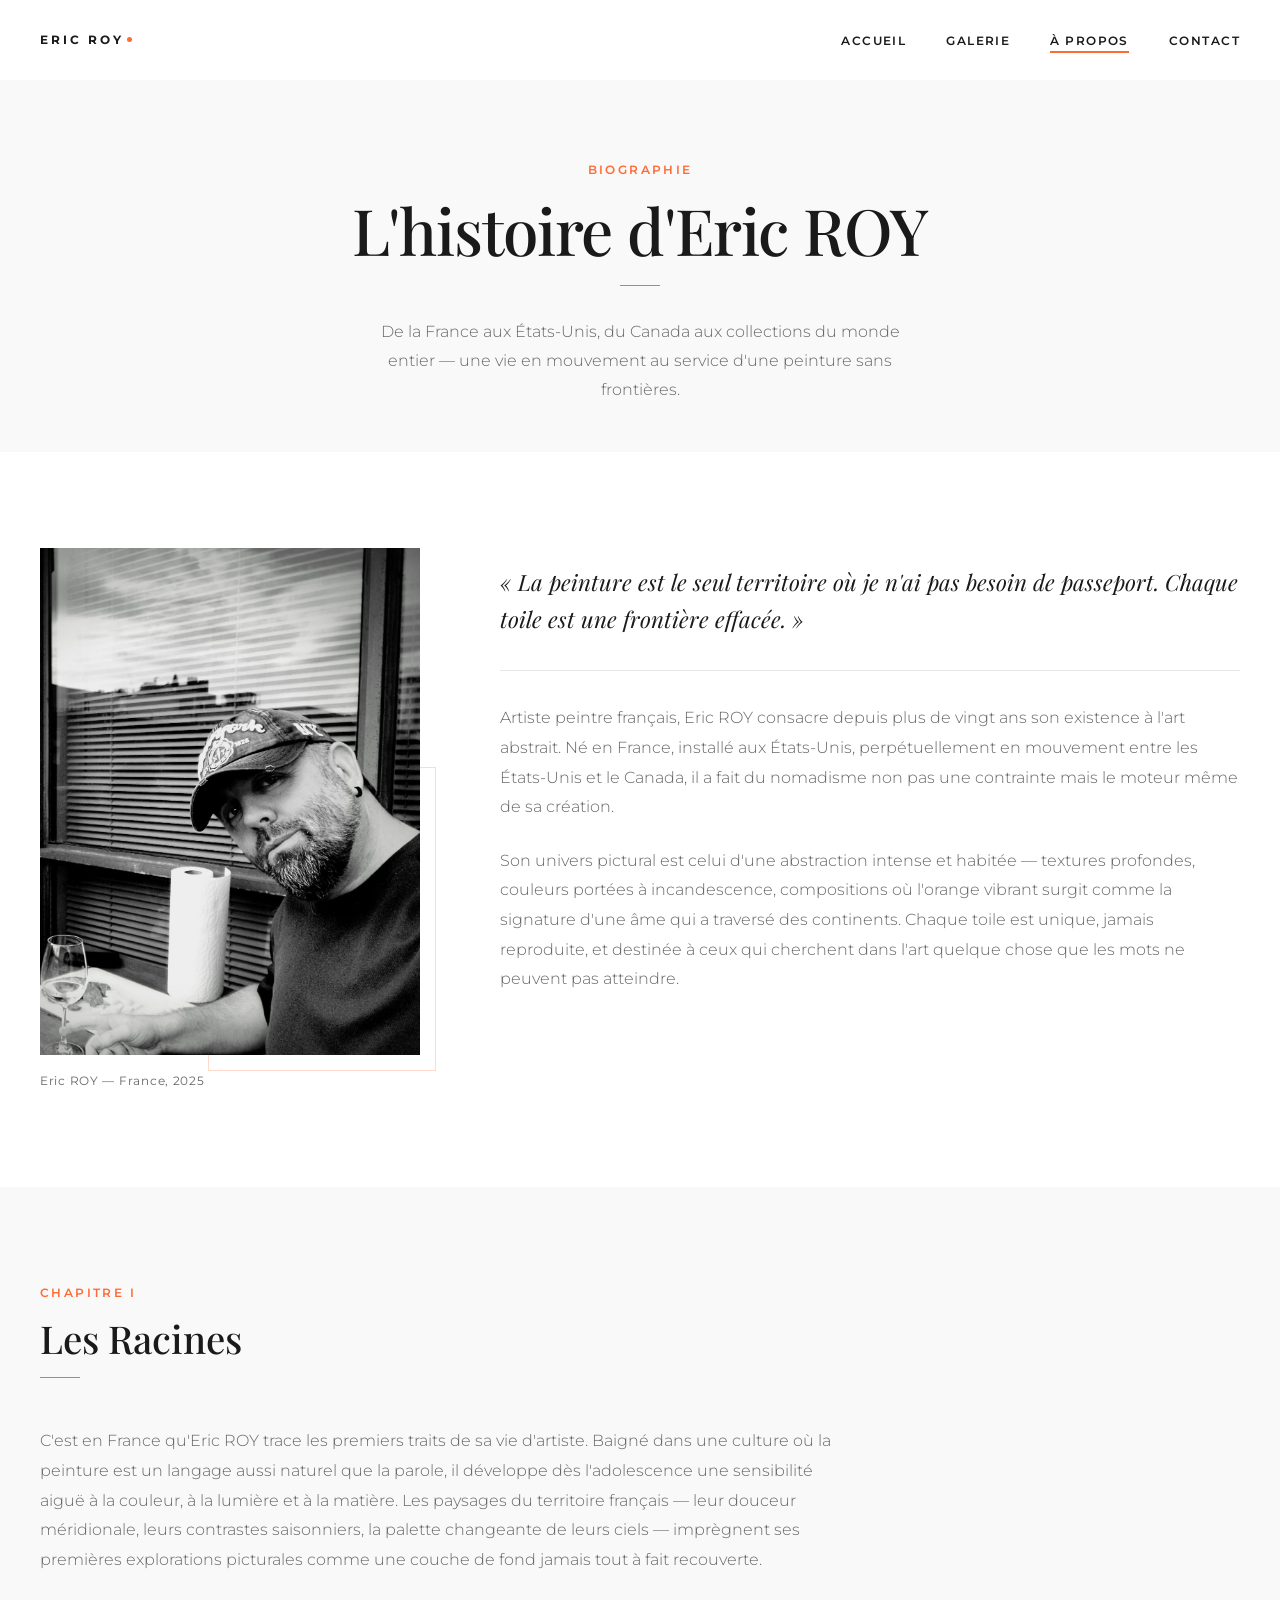
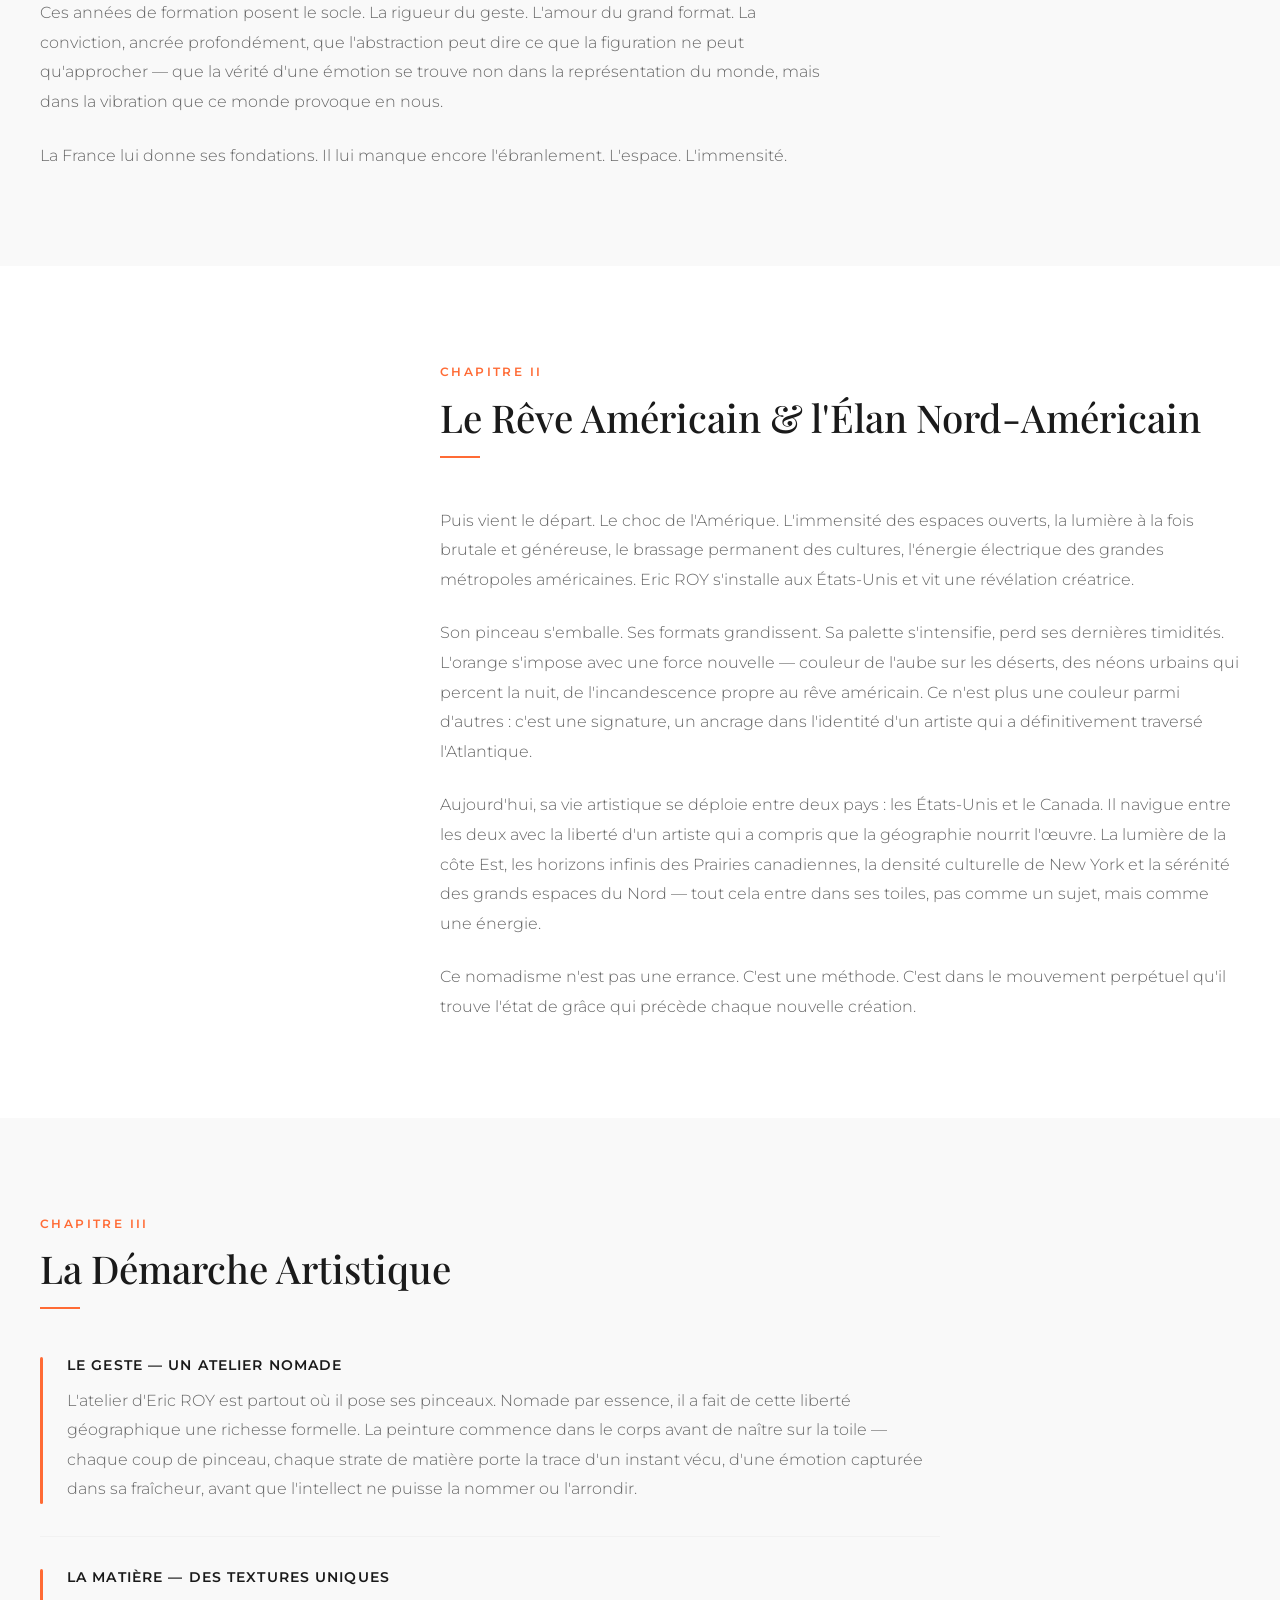
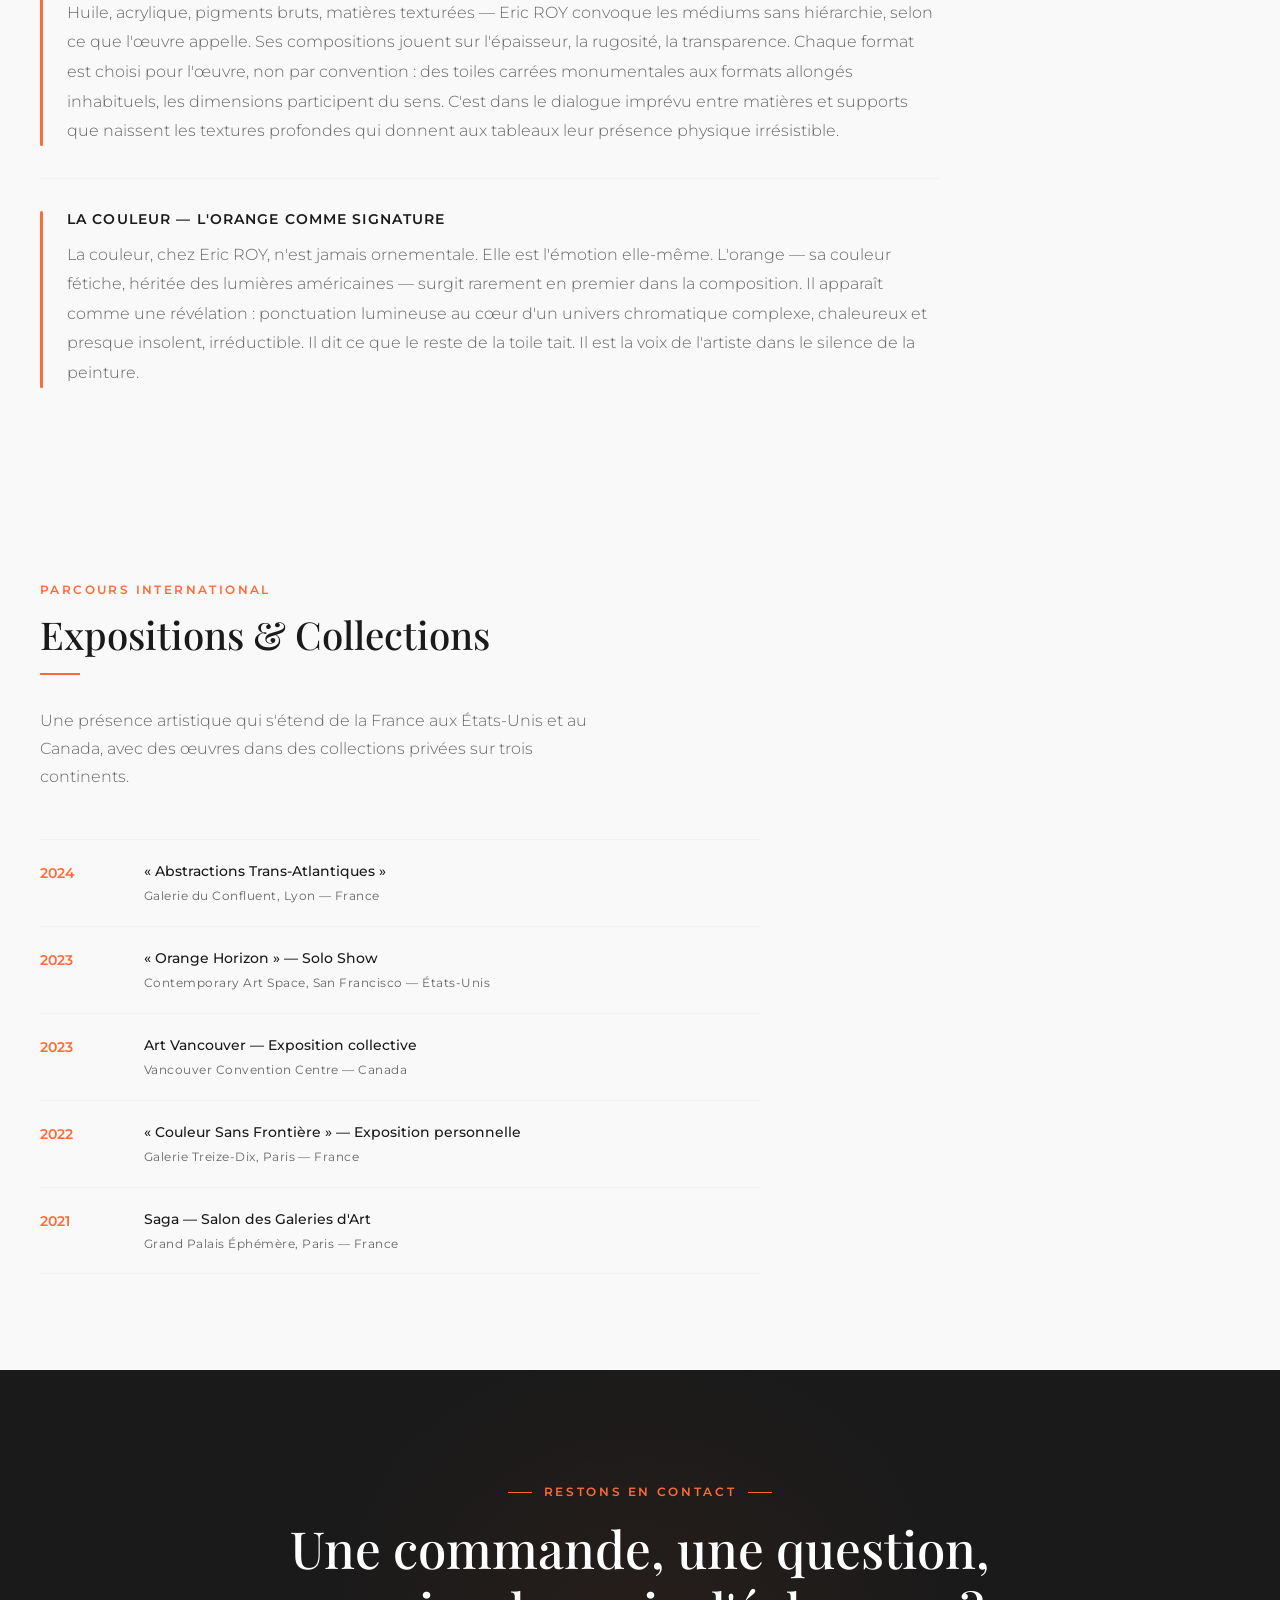
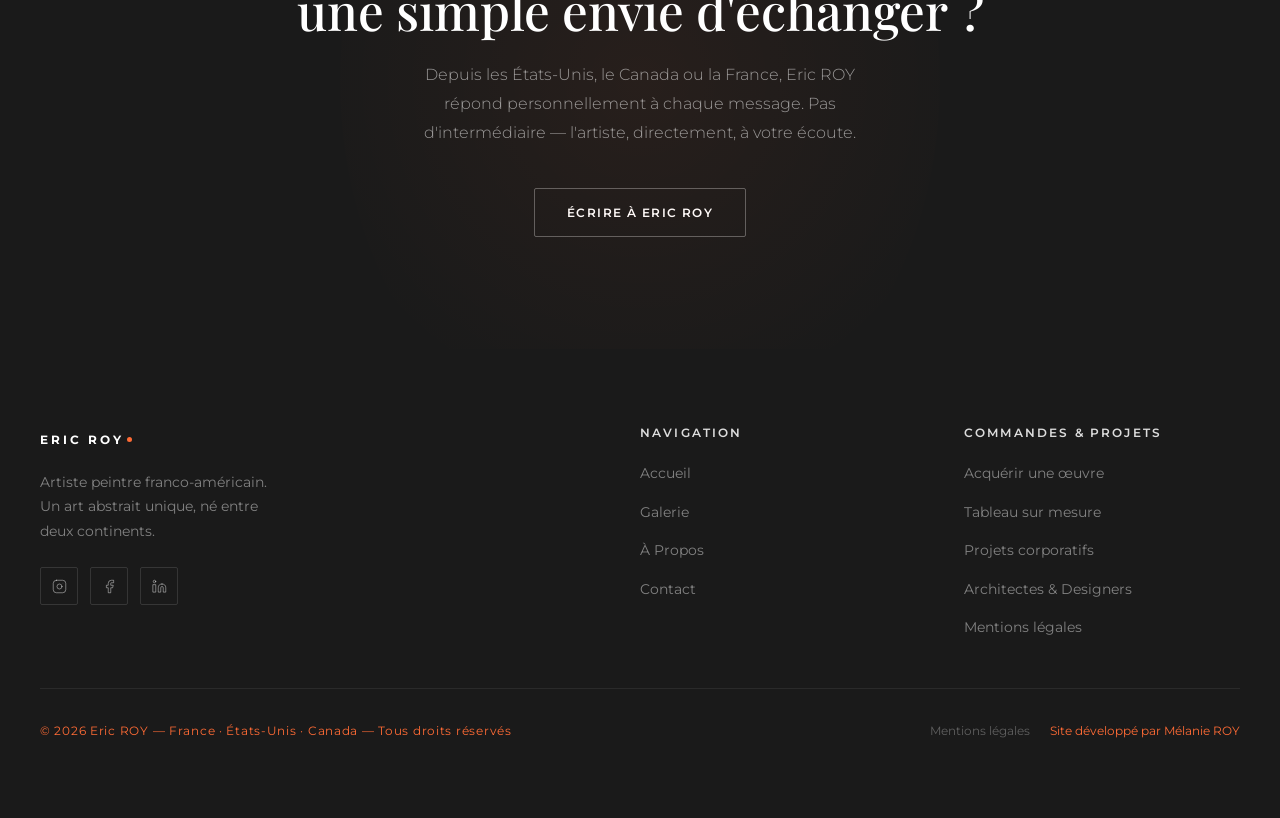
==== commit f109f6a9: "Ajouter le favicon logo.png sur toutes les pages" ====
--- a/a-propos.html
+++ b/a-propos.html
@@ -10,6 +10,7 @@
   <meta property="og:type" content="profile">
   <title>Biographie — Eric ROY | Artiste Peintre Franco-Américain</title>
 
+  <link rel="icon" href="/assets/logo.png" type="image/png">
   <link rel="preconnect" href="https://fonts.googleapis.com">
   <link rel="preconnect" href="https://fonts.gstatic.com" crossorigin>
   <link rel="stylesheet" href="https://fonts.googleapis.com/css2?family=Playfair+Display:ital,wght@0,400;0,500;0,700;1,400;1,700&family=Montserrat:wght@300;400;500;600;700&display=swap">
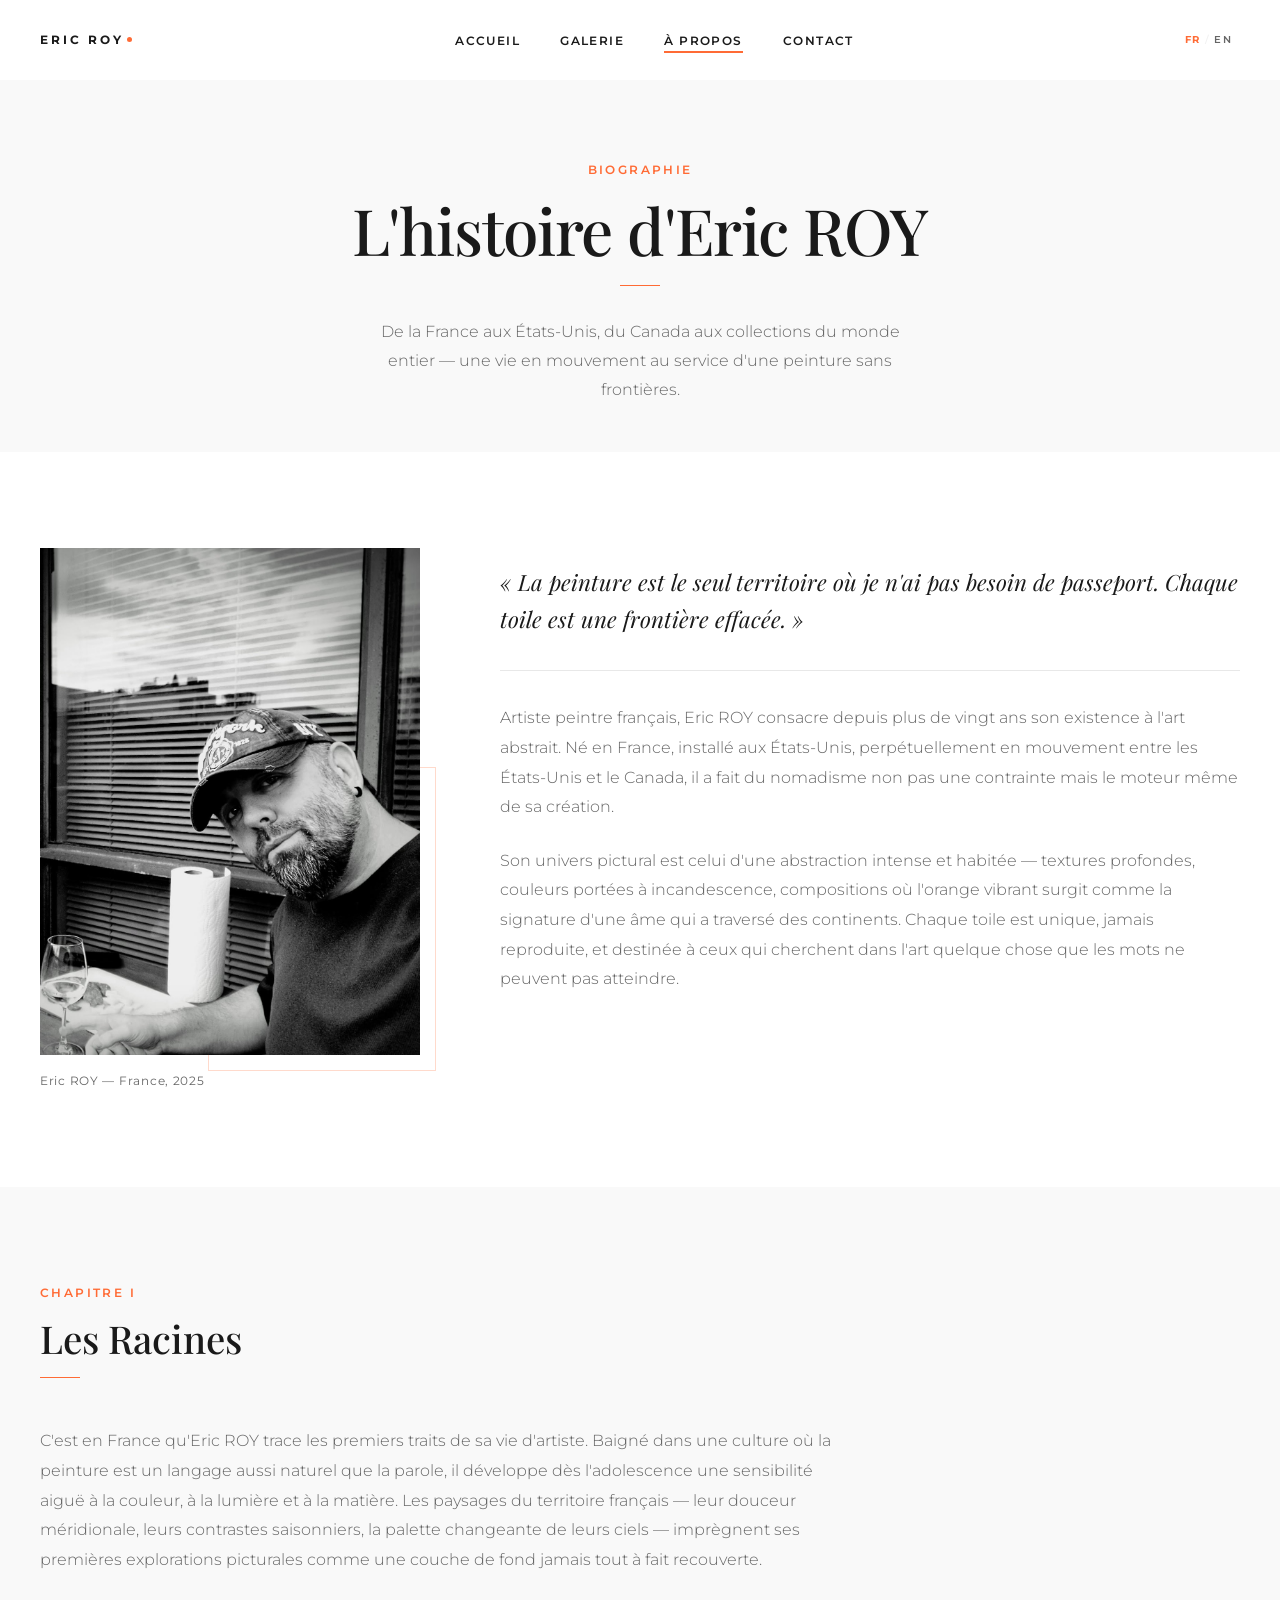
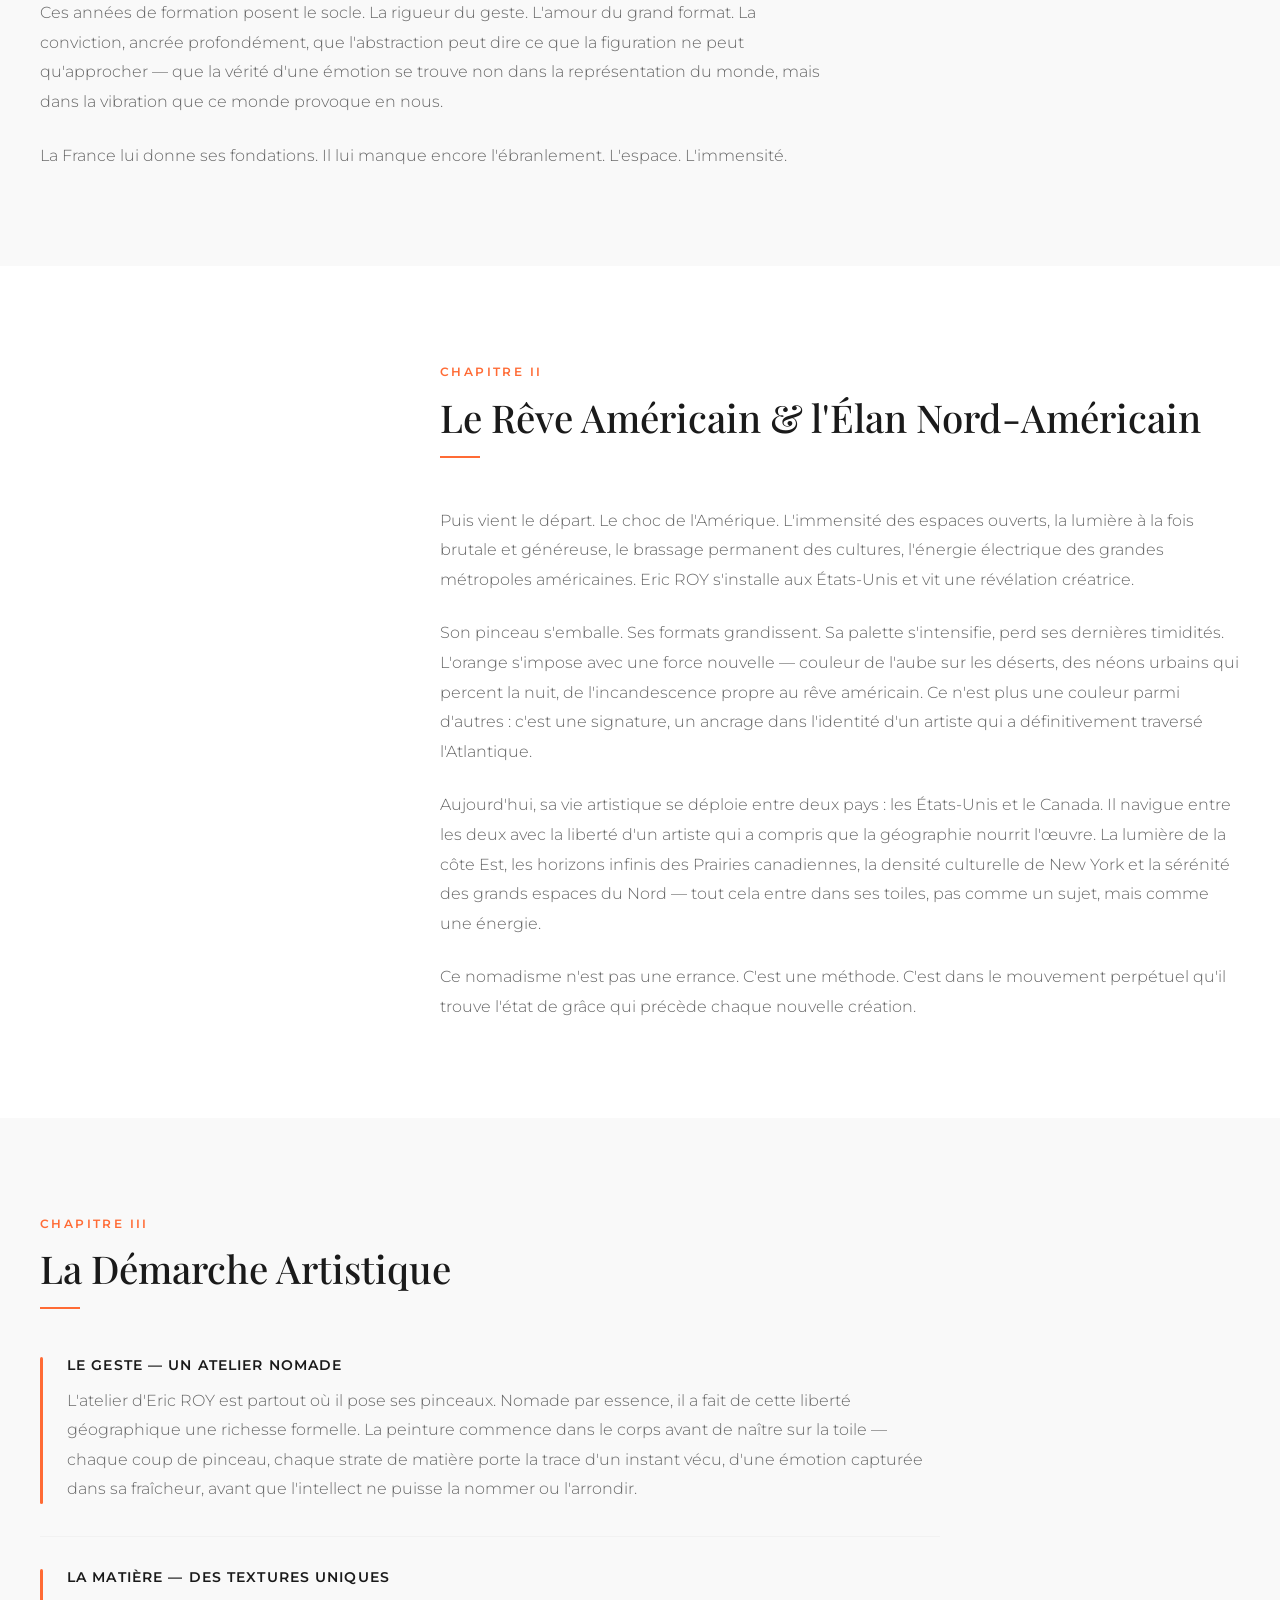
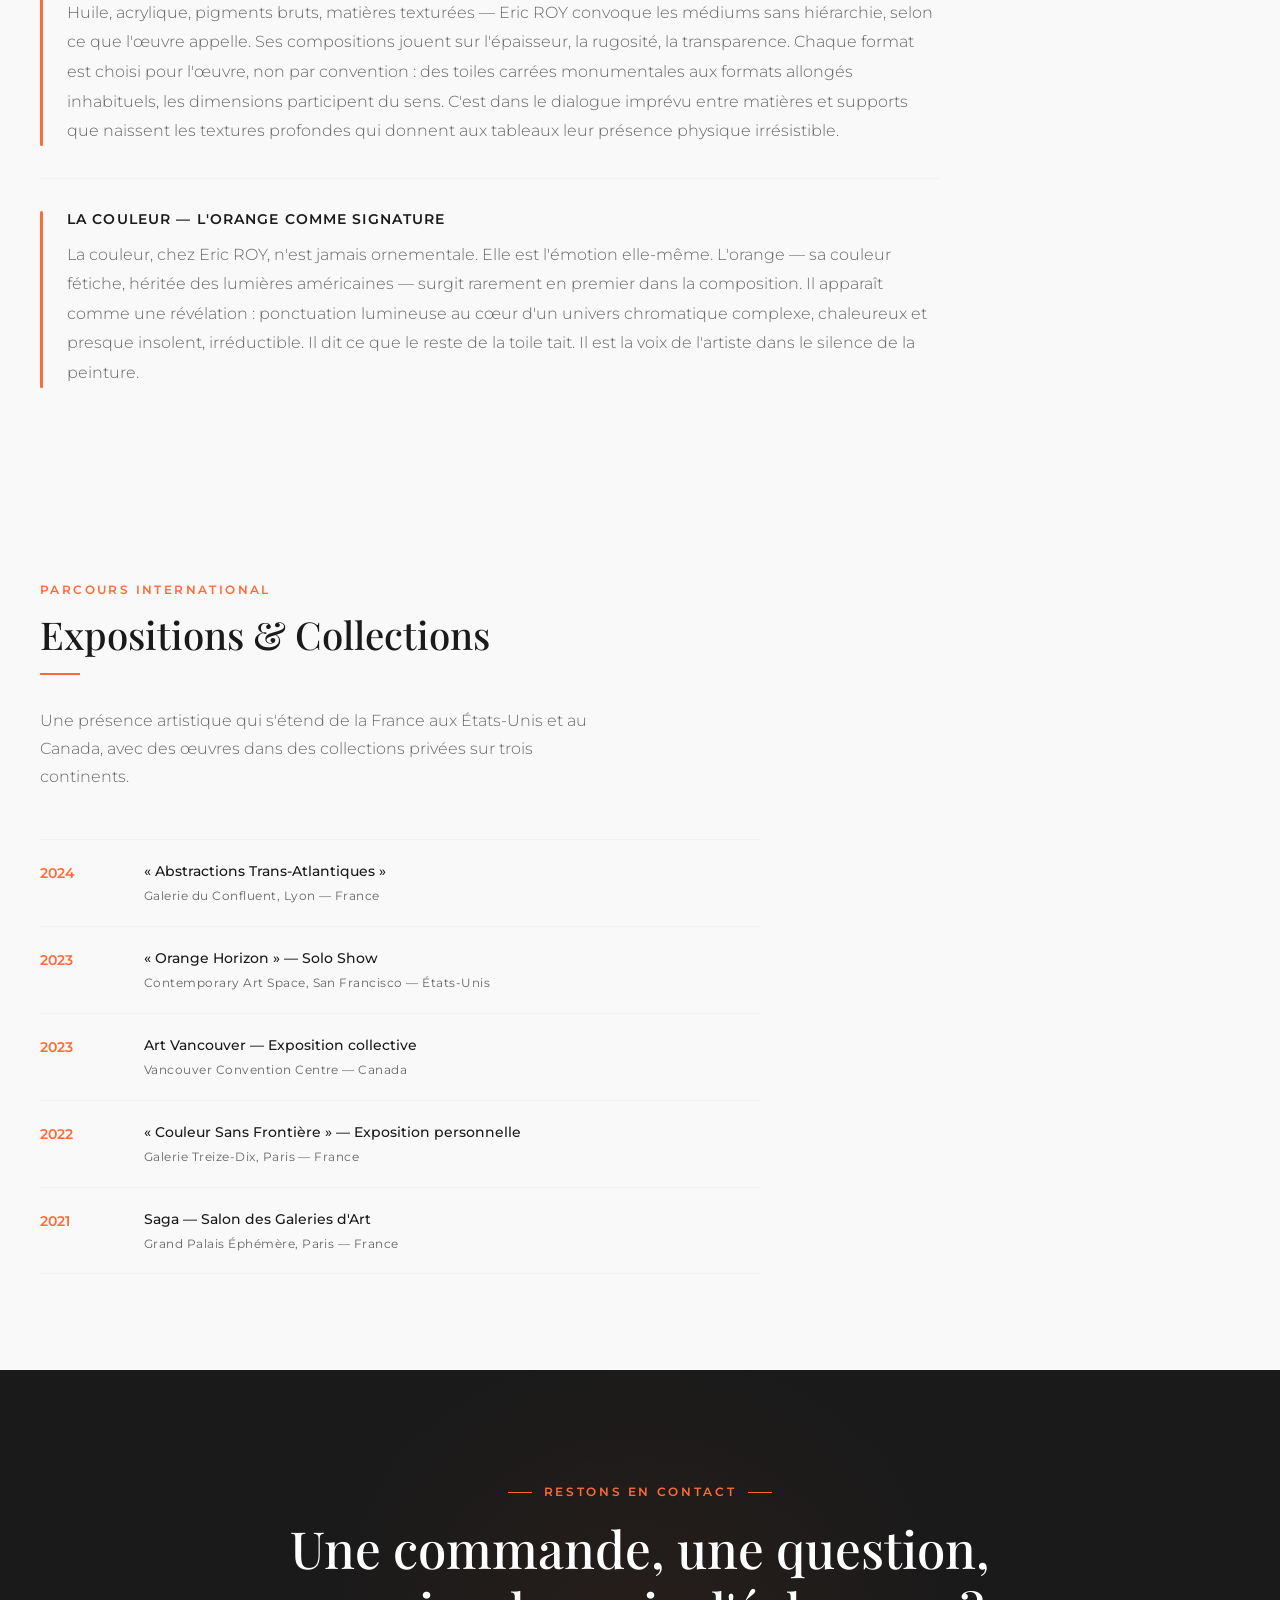
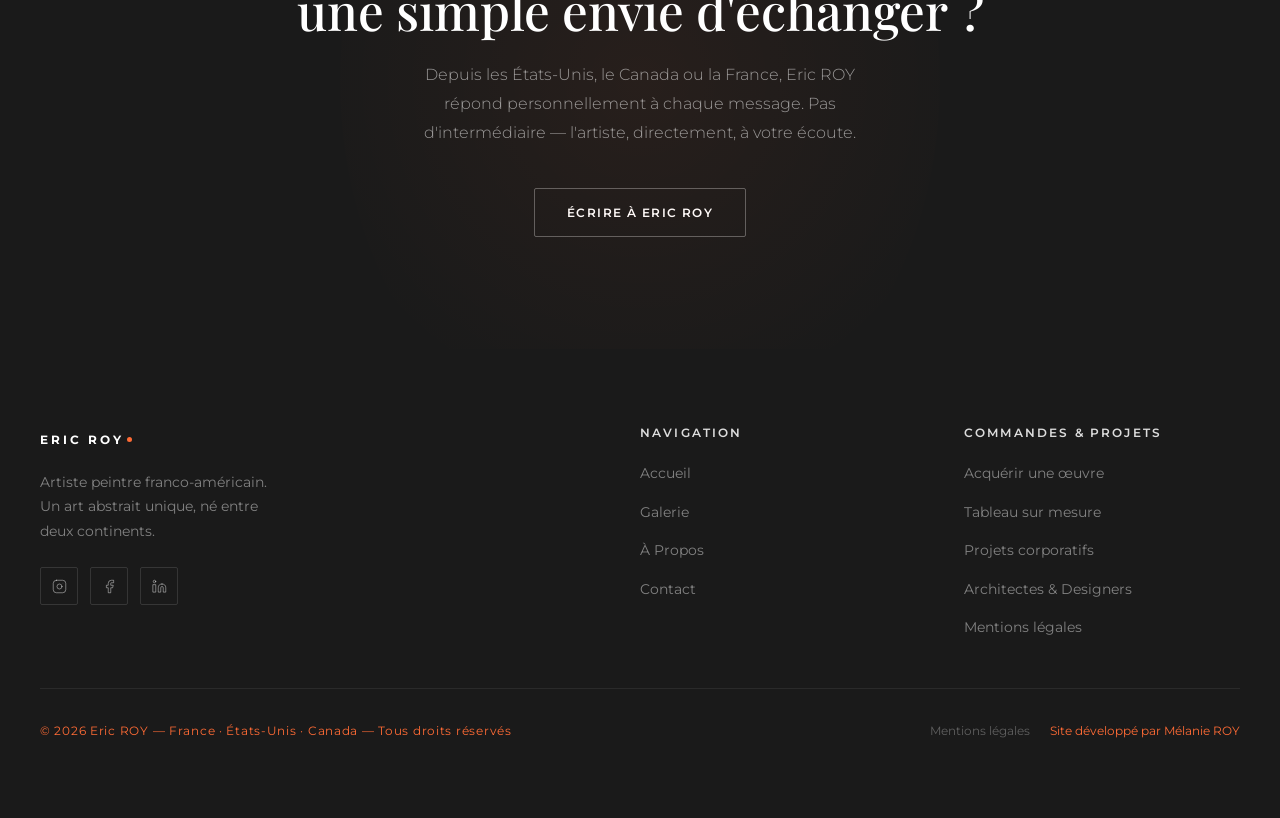
==== commit 09b73d19: "Ajoute le basculement de langue FR / EN sur tout le site - js/i18n.js : moteur de traduction avec 20" ====
--- a/a-propos.html
+++ b/a-propos.html
@@ -20,6 +20,7 @@
   <link rel="stylesheet" href="/css/pages.css">
 
   <script src="/js/components.js" defer></script>
+  <script src="/js/i18n.js" defer></script>
   <script src="/js/main.js" defer></script>
 </head>
 <body>
@@ -31,12 +32,12 @@
          ====================================================== -->
     <section class="page-hero section--alt" aria-labelledby="about-title">
       <div class="container">
-        <span class="section-subtitle animate-in">Biographie</span>
-        <h1 class="page-hero-title animate-in animate-in--delay-1" id="about-title">
+        <span class="section-subtitle animate-in" data-i18n="about.subtitle">Biographie</span>
+        <h1 class="page-hero-title animate-in animate-in--delay-1" id="about-title" data-i18n="about.title">
           L'histoire d'Eric ROY
         </h1>
         <div class="divider divider--center animate-in animate-in--delay-1" aria-hidden="true"></div>
-        <p class="page-hero-desc animate-in animate-in--delay-2">
+        <p class="page-hero-desc animate-in animate-in--delay-2" data-i18n="about.hero_desc">
           De la France aux États-Unis, du Canada aux collections du monde entier —
           une vie en mouvement au service d'une peinture sans frontières.
         </p>
@@ -61,26 +62,25 @@
                 loading="lazy"
               >
             </div>
-            <p class="about-caption">Eric ROY — France, 2025</p>
-
+            <p class="about-caption" data-i18n="about.caption">Eric ROY — France, 2025</p>
           </div>
 
           <!-- Citation & Intro -->
           <div class="about-text-content animate-in animate-in--delay-1">
 
-            <p class="about-lead">
+            <p class="about-lead" data-i18n="about.lead">
               « La peinture est le seul territoire où je n'ai pas besoin
               de passeport. Chaque toile est une frontière effacée. »
             </p>
 
             <div class="about-body">
-              <p>
+              <p data-i18n="about.p1">
                 Artiste peintre français, Eric ROY consacre depuis plus de vingt ans
                 son existence à l'art abstrait. Né en France, installé aux États-Unis, perpétuellement
                 en mouvement entre les États-Unis et le Canada, il a fait du nomadisme non pas une
                 contrainte mais le moteur même de sa création.
               </p>
-              <p>
+              <p data-i18n="about.p2">
                 Son univers pictural est celui d'une abstraction intense et habitée — textures
                 profondes, couleurs portées à incandescence, compositions où l'orange vibrant
                 surgit comme la signature d'une âme qui a traversé des continents. Chaque toile
@@ -103,13 +103,13 @@
         <div style="max-width:800px;">
 
           <header class="section-header animate-in">
-            <span class="section-subtitle">Chapitre I</span>
-            <h2 class="section-title" id="roots-title">Les Racines</h2>
+            <span class="section-subtitle" data-i18n="about.ch1_label">Chapitre I</span>
+            <h2 class="section-title" id="roots-title" data-i18n="about.ch1_title">Les Racines</h2>
             <div class="divider" aria-hidden="true"></div>
           </header>
 
           <div class="about-body animate-in animate-in--delay-1">
-            <p>
+            <p data-i18n="about.ch1_p1">
               C'est en France qu'Eric ROY trace les premiers traits de sa vie d'artiste.
               Baigné dans une culture où la peinture est un langage aussi naturel que la parole,
               il développe dès l'adolescence une sensibilité aiguë à la couleur, à la lumière
@@ -118,14 +118,14 @@
               ses premières explorations picturales comme une couche de fond jamais tout à fait
               recouverte.
             </p>
-            <p>
+            <p data-i18n="about.ch1_p2">
               Ces années de formation posent le socle. La rigueur du geste. L'amour du grand
               format. La conviction, ancrée profondément, que l'abstraction peut dire ce que
               la figuration ne peut qu'approcher — que la vérité d'une émotion se trouve non
               dans la représentation du monde, mais dans la vibration que ce monde provoque
               en nous.
             </p>
-            <p>
+            <p data-i18n="about.ch1_p3">
               La France lui donne ses fondations. Il lui manque encore l'ébranlement.
               L'espace. L'immensité.
             </p>
@@ -144,19 +144,19 @@
         <div style="max-width:800px; margin-left:auto;">
 
           <header class="section-header animate-in">
-            <span class="section-subtitle">Chapitre II</span>
-            <h2 class="section-title" id="american-title">Le Rêve Américain &amp; l'Élan Nord-Américain</h2>
+            <span class="section-subtitle" data-i18n="about.ch2_label">Chapitre II</span>
+            <h2 class="section-title" id="american-title" data-i18n="about.ch2_title">Le Rêve Américain &amp; l'Élan Nord-Américain</h2>
             <div class="divider" aria-hidden="true"></div>
           </header>
 
           <div class="about-body animate-in animate-in--delay-1">
-            <p>
+            <p data-i18n="about.ch2_p1">
               Puis vient le départ. Le choc de l'Amérique. L'immensité des espaces ouverts,
               la lumière à la fois brutale et généreuse, le brassage permanent des cultures,
               l'énergie électrique des grandes métropoles américaines. Eric ROY s'installe
               aux États-Unis et vit une révélation créatrice.
             </p>
-            <p>
+            <p data-i18n="about.ch2_p2">
               Son pinceau s'emballe. Ses formats grandissent. Sa palette s'intensifie, perd
               ses dernières timidités. L'orange s'impose avec une force nouvelle — couleur
               de l'aube sur les déserts, des néons urbains qui percent la nuit, de l'incandescence
@@ -164,7 +164,7 @@
               signature, un ancrage dans l'identité d'un artiste qui a définitivement traversé
               l'Atlantique.
             </p>
-            <p>
+            <p data-i18n="about.ch2_p3">
               Aujourd'hui, sa vie artistique se déploie entre deux pays : les États-Unis et
               le Canada. Il navigue entre les deux avec la liberté d'un artiste qui a compris
               que la géographie nourrit l'œuvre. La lumière de la côte Est, les horizons
@@ -172,7 +172,7 @@
               sérénité des grands espaces du Nord — tout cela entre dans ses toiles, pas
               comme un sujet, mais comme une énergie.
             </p>
-            <p>
+            <p data-i18n="about.ch2_p4">
               Ce nomadisme n'est pas une errance. C'est une méthode. C'est dans le mouvement
               perpétuel qu'il trouve l'état de grâce qui précède chaque nouvelle création.
             </p>
@@ -190,8 +190,8 @@
       <div class="container">
 
         <header class="section-header animate-in">
-          <span class="section-subtitle">Chapitre III</span>
-          <h2 class="section-title" id="approach-title">La Démarche Artistique</h2>
+          <span class="section-subtitle" data-i18n="about.ch3_label">Chapitre III</span>
+          <h2 class="section-title" id="approach-title" data-i18n="about.ch3_title">La Démarche Artistique</h2>
           <div class="divider" aria-hidden="true"></div>
         </header>
 
@@ -201,8 +201,8 @@
           <div style="display:grid; grid-template-columns:3px 1fr; gap:var(--space-6); padding-bottom:var(--space-8); border-bottom:1px solid var(--color-border-light);" class="animate-in">
             <div style="background:var(--color-accent); border-radius:2px;" aria-hidden="true"></div>
             <div>
-              <h3 style="font-family:var(--font-sans); font-size:var(--text-sm); font-weight:var(--weight-semibold); letter-spacing:0.08em; text-transform:uppercase; margin-bottom:var(--space-3); color:var(--color-text-primary);">Le Geste — Un atelier nomade</h3>
-              <p style="font-size:var(--text-base); font-weight:var(--weight-light); color:var(--color-text-secondary); line-height:1.85;">
+              <h3 style="font-family:var(--font-sans); font-size:var(--text-sm); font-weight:var(--weight-semibold); letter-spacing:0.08em; text-transform:uppercase; margin-bottom:var(--space-3); color:var(--color-text-primary);" data-i18n="about.gesture_title">Le Geste — Un atelier nomade</h3>
+              <p style="font-size:var(--text-base); font-weight:var(--weight-light); color:var(--color-text-secondary); line-height:1.85;" data-i18n="about.gesture_text">
                 L'atelier d'Eric ROY est partout où il pose ses pinceaux. Nomade par essence, il a fait
                 de cette liberté géographique une richesse formelle. La peinture commence dans le corps
                 avant de naître sur la toile — chaque coup de pinceau, chaque strate de matière porte
@@ -216,8 +216,8 @@
           <div style="display:grid; grid-template-columns:3px 1fr; gap:var(--space-6); padding-bottom:var(--space-8); border-bottom:1px solid var(--color-border-light);" class="animate-in animate-in--delay-1">
             <div style="background:var(--color-accent); border-radius:2px;" aria-hidden="true"></div>
             <div>
-              <h3 style="font-family:var(--font-sans); font-size:var(--text-sm); font-weight:var(--weight-semibold); letter-spacing:0.08em; text-transform:uppercase; margin-bottom:var(--space-3); color:var(--color-text-primary);">La Matière — Des textures uniques</h3>
-              <p style="font-size:var(--text-base); font-weight:var(--weight-light); color:var(--color-text-secondary); line-height:1.85;">
+              <h3 style="font-family:var(--font-sans); font-size:var(--text-sm); font-weight:var(--weight-semibold); letter-spacing:0.08em; text-transform:uppercase; margin-bottom:var(--space-3); color:var(--color-text-primary);" data-i18n="about.matter_title">La Matière — Des textures uniques</h3>
+              <p style="font-size:var(--text-base); font-weight:var(--weight-light); color:var(--color-text-secondary); line-height:1.85;" data-i18n="about.matter_text">
                 Huile, acrylique, pigments bruts, matières texturées — Eric ROY convoque les médiums
                 sans hiérarchie, selon ce que l'œuvre appelle. Ses compositions jouent sur
                 l'épaisseur, la rugosité, la transparence. Chaque format est choisi pour l'œuvre,
@@ -233,8 +233,8 @@
           <div style="display:grid; grid-template-columns:3px 1fr; gap:var(--space-6);" class="animate-in animate-in--delay-2">
             <div style="background:var(--color-accent); border-radius:2px;" aria-hidden="true"></div>
             <div>
-              <h3 style="font-family:var(--font-sans); font-size:var(--text-sm); font-weight:var(--weight-semibold); letter-spacing:0.08em; text-transform:uppercase; margin-bottom:var(--space-3); color:var(--color-text-primary);">La Couleur — L'orange comme signature</h3>
-              <p style="font-size:var(--text-base); font-weight:var(--weight-light); color:var(--color-text-secondary); line-height:1.85;">
+              <h3 style="font-family:var(--font-sans); font-size:var(--text-sm); font-weight:var(--weight-semibold); letter-spacing:0.08em; text-transform:uppercase; margin-bottom:var(--space-3); color:var(--color-text-primary);" data-i18n="about.color_title">La Couleur — L'orange comme signature</h3>
+              <p style="font-size:var(--text-base); font-weight:var(--weight-light); color:var(--color-text-secondary); line-height:1.85;" data-i18n="about.color_text">
                 La couleur, chez Eric ROY, n'est jamais ornementale. Elle est l'émotion elle-même.
                 L'orange — sa couleur fétiche, héritée des lumières américaines — surgit rarement
                 en premier dans la composition. Il apparaît comme une révélation : ponctuation
@@ -257,10 +257,10 @@
       <div class="container">
 
         <header class="section-header animate-in">
-          <span class="section-subtitle">Parcours International</span>
-          <h2 class="section-title" id="exhibitions-title">Expositions &amp; Collections</h2>
+          <span class="section-subtitle" data-i18n="about.exh_subtitle">Parcours International</span>
+          <h2 class="section-title" id="exhibitions-title" data-i18n="about.exh_title">Expositions &amp; Collections</h2>
           <div class="divider" aria-hidden="true"></div>
-          <p class="section-description animate-in animate-in--delay-1">
+          <p class="section-description animate-in animate-in--delay-1" data-i18n="about.exh_desc">
             Une présence artistique qui s'étend de la France aux États-Unis et au Canada,
             avec des œuvres dans des collections privées sur trois continents.
           </p>
@@ -271,40 +271,40 @@
           <div class="exhibition-item">
             <span class="exhibition-year">2024</span>
             <div>
-              <p class="exhibition-name">«&nbsp;Abstractions Trans-Atlantiques&nbsp;»</p>
-              <p class="exhibition-place">Galerie du Confluent, Lyon — France</p>
+              <p class="exhibition-name" data-i18n="about.exh1_name">«&nbsp;Abstractions Trans-Atlantiques&nbsp;»</p>
+              <p class="exhibition-place" data-i18n="about.exh1_place">Galerie du Confluent, Lyon — France</p>
             </div>
           </div>
 
           <div class="exhibition-item">
             <span class="exhibition-year">2023</span>
             <div>
-              <p class="exhibition-name">«&nbsp;Orange Horizon&nbsp;» — Solo Show</p>
-              <p class="exhibition-place">Contemporary Art Space, San Francisco — États-Unis</p>
+              <p class="exhibition-name" data-i18n="about.exh2_name">«&nbsp;Orange Horizon&nbsp;» — Solo Show</p>
+              <p class="exhibition-place" data-i18n="about.exh2_place">Contemporary Art Space, San Francisco — États-Unis</p>
             </div>
           </div>
 
           <div class="exhibition-item">
             <span class="exhibition-year">2023</span>
             <div>
-              <p class="exhibition-name">Art Vancouver — Exposition collective</p>
-              <p class="exhibition-place">Vancouver Convention Centre — Canada</p>
+              <p class="exhibition-name" data-i18n="about.exh3_name">Art Vancouver — Exposition collective</p>
+              <p class="exhibition-place" data-i18n="about.exh3_place">Vancouver Convention Centre — Canada</p>
             </div>
           </div>
 
           <div class="exhibition-item">
             <span class="exhibition-year">2022</span>
             <div>
-              <p class="exhibition-name">«&nbsp;Couleur Sans Frontière&nbsp;» — Exposition personnelle</p>
-              <p class="exhibition-place">Galerie Treize-Dix, Paris — France</p>
+              <p class="exhibition-name" data-i18n="about.exh4_name">«&nbsp;Couleur Sans Frontière&nbsp;» — Exposition personnelle</p>
+              <p class="exhibition-place" data-i18n="about.exh4_place">Galerie Treize-Dix, Paris — France</p>
             </div>
           </div>
 
           <div class="exhibition-item">
             <span class="exhibition-year">2021</span>
             <div>
-              <p class="exhibition-name">Saga — Salon des Galeries d'Art</p>
-              <p class="exhibition-place">Grand Palais Éphémère, Paris — France</p>
+              <p class="exhibition-name" data-i18n="about.exh5_name">Saga — Salon des Galeries d'Art</p>
+              <p class="exhibition-place" data-i18n="about.exh5_place">Grand Palais Éphémère, Paris — France</p>
             </div>
           </div>
 
@@ -318,18 +318,18 @@
          ====================================================== -->
     <section class="cta-section" aria-labelledby="about-cta-title">
       <div class="container">
-        <p class="cta-label animate-in">Restons en contact</p>
-        <h2 class="cta-title animate-in animate-in--delay-1" id="about-cta-title">
+        <p class="cta-label animate-in" data-i18n="about.cta_label">Restons en contact</p>
+        <h2 class="cta-title animate-in animate-in--delay-1" id="about-cta-title" data-i18n-html="about.cta_title">
           Une commande, une question,<br>
           une simple envie d'échanger&nbsp;?
         </h2>
-        <p class="cta-description animate-in animate-in--delay-2">
+        <p class="cta-description animate-in animate-in--delay-2" data-i18n="about.cta_desc">
           Depuis les États-Unis, le Canada ou la France, Eric ROY répond
           personnellement à chaque message. Pas d'intermédiaire — l'artiste,
           directement, à votre écoute.
         </p>
         <div class="animate-in animate-in--delay-3">
-          <a href="/contact.html" class="btn btn--outline">Écrire à Eric ROY</a>
+          <a href="/contact.html" class="btn btn--outline" data-i18n="about.cta_btn">Écrire à Eric ROY</a>
         </div>
       </div>
     </section>
--- a/css/components.css
+++ b/css/components.css
@@ -182,6 +182,48 @@
   text-transform: none;
 }
 
+/* --- Groupe actions (toggle langue + burger) --- */
+.header-actions {
+  display: flex;
+  align-items: center;
+  gap: var(--space-2);
+}
+
+/* --- Toggle FR / EN --- */
+.lang-toggle {
+  display: flex;
+  align-items: center;
+  gap: 4px;
+  background: none;
+  border: none;
+  cursor: pointer;
+  font-family: var(--font-sans);
+  font-size: 10px;
+  font-weight: var(--weight-semibold);
+  letter-spacing: 0.14em;
+  padding: 5px 8px;
+  border-radius: var(--radius-sm);
+  transition: background-color var(--transition-fast);
+}
+
+.lang-toggle:hover {
+  background-color: rgba(0, 0, 0, 0.04);
+}
+
+.lang-opt {
+  color: var(--color-text-secondary);
+  transition: color var(--transition-fast);
+}
+
+.lang-opt.is-active {
+  color: var(--color-accent);
+  font-weight: var(--weight-bold);
+}
+
+.lang-sep {
+  color: var(--color-border-light);
+}
+
 /* --- Breakpoint desktop : nav visible, burger masqué --- */
 @media (min-width: 768px) {
   .site-nav   { display: flex; }
